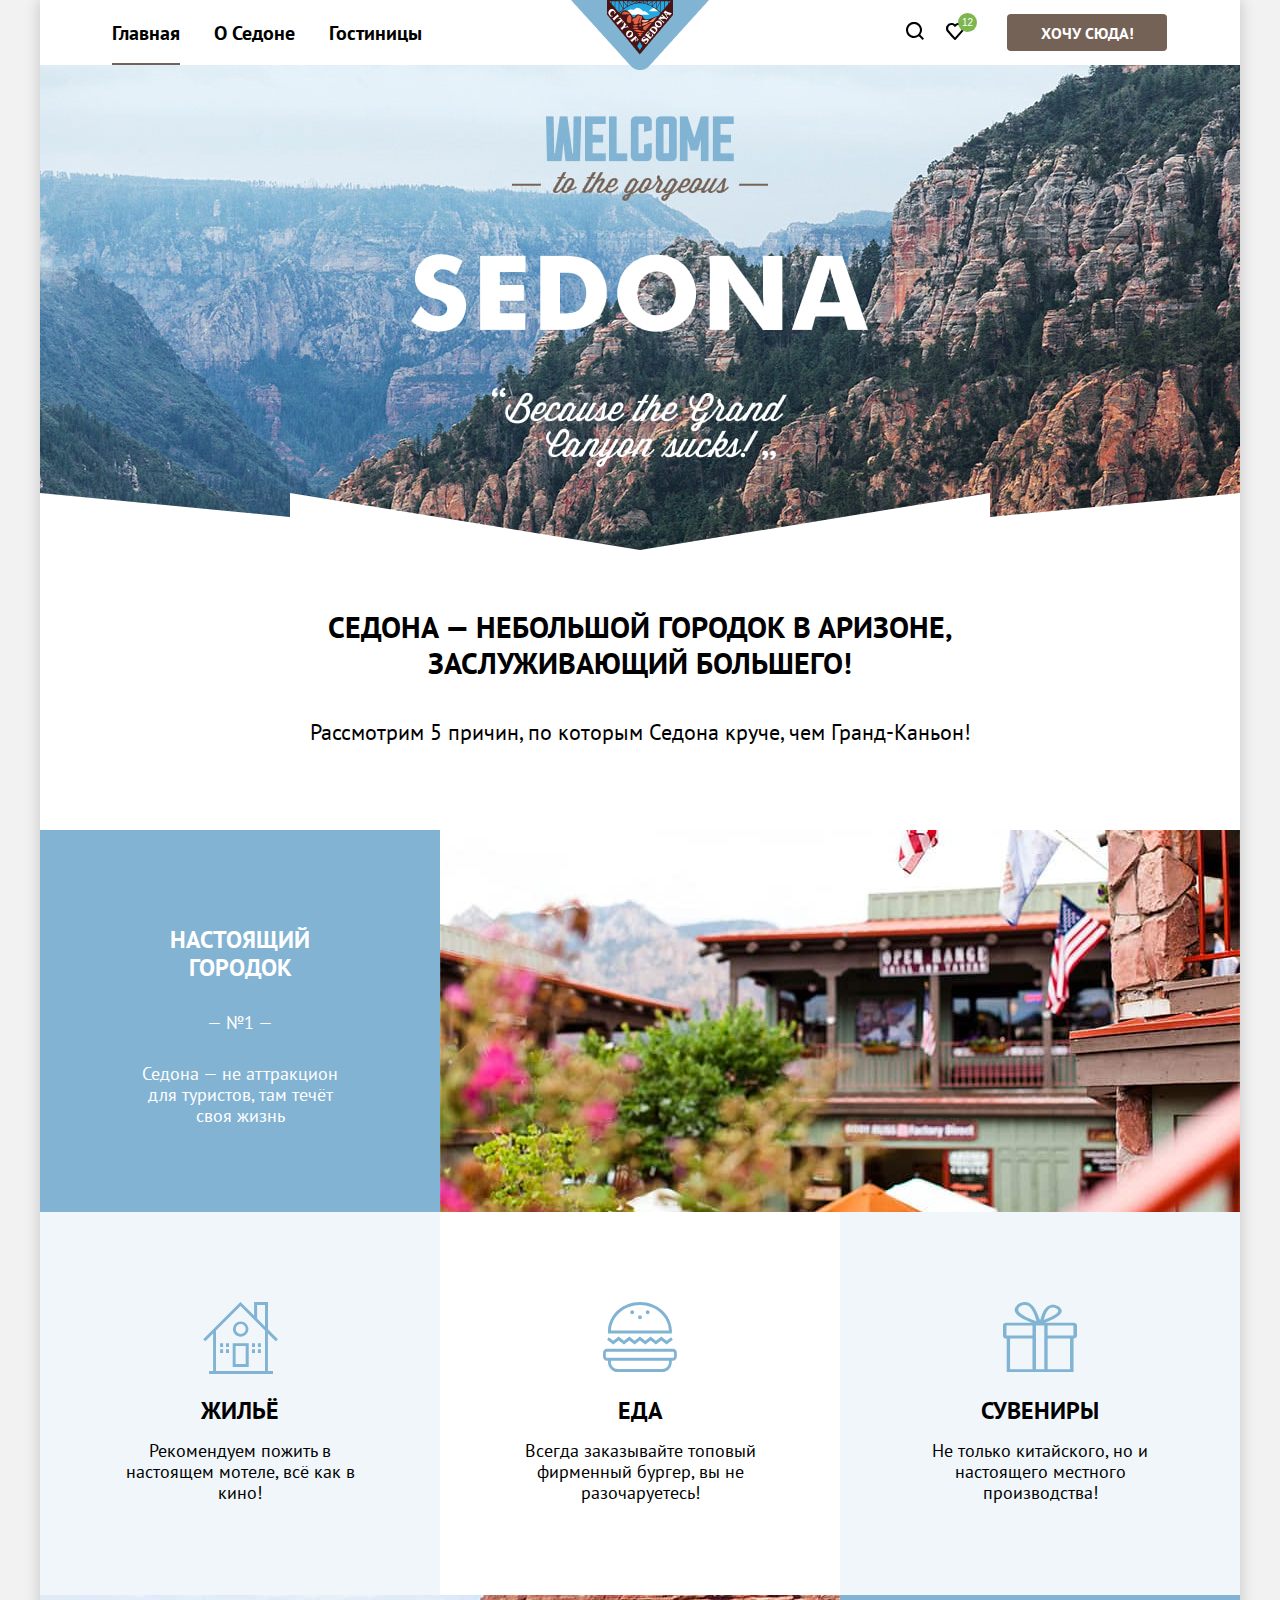
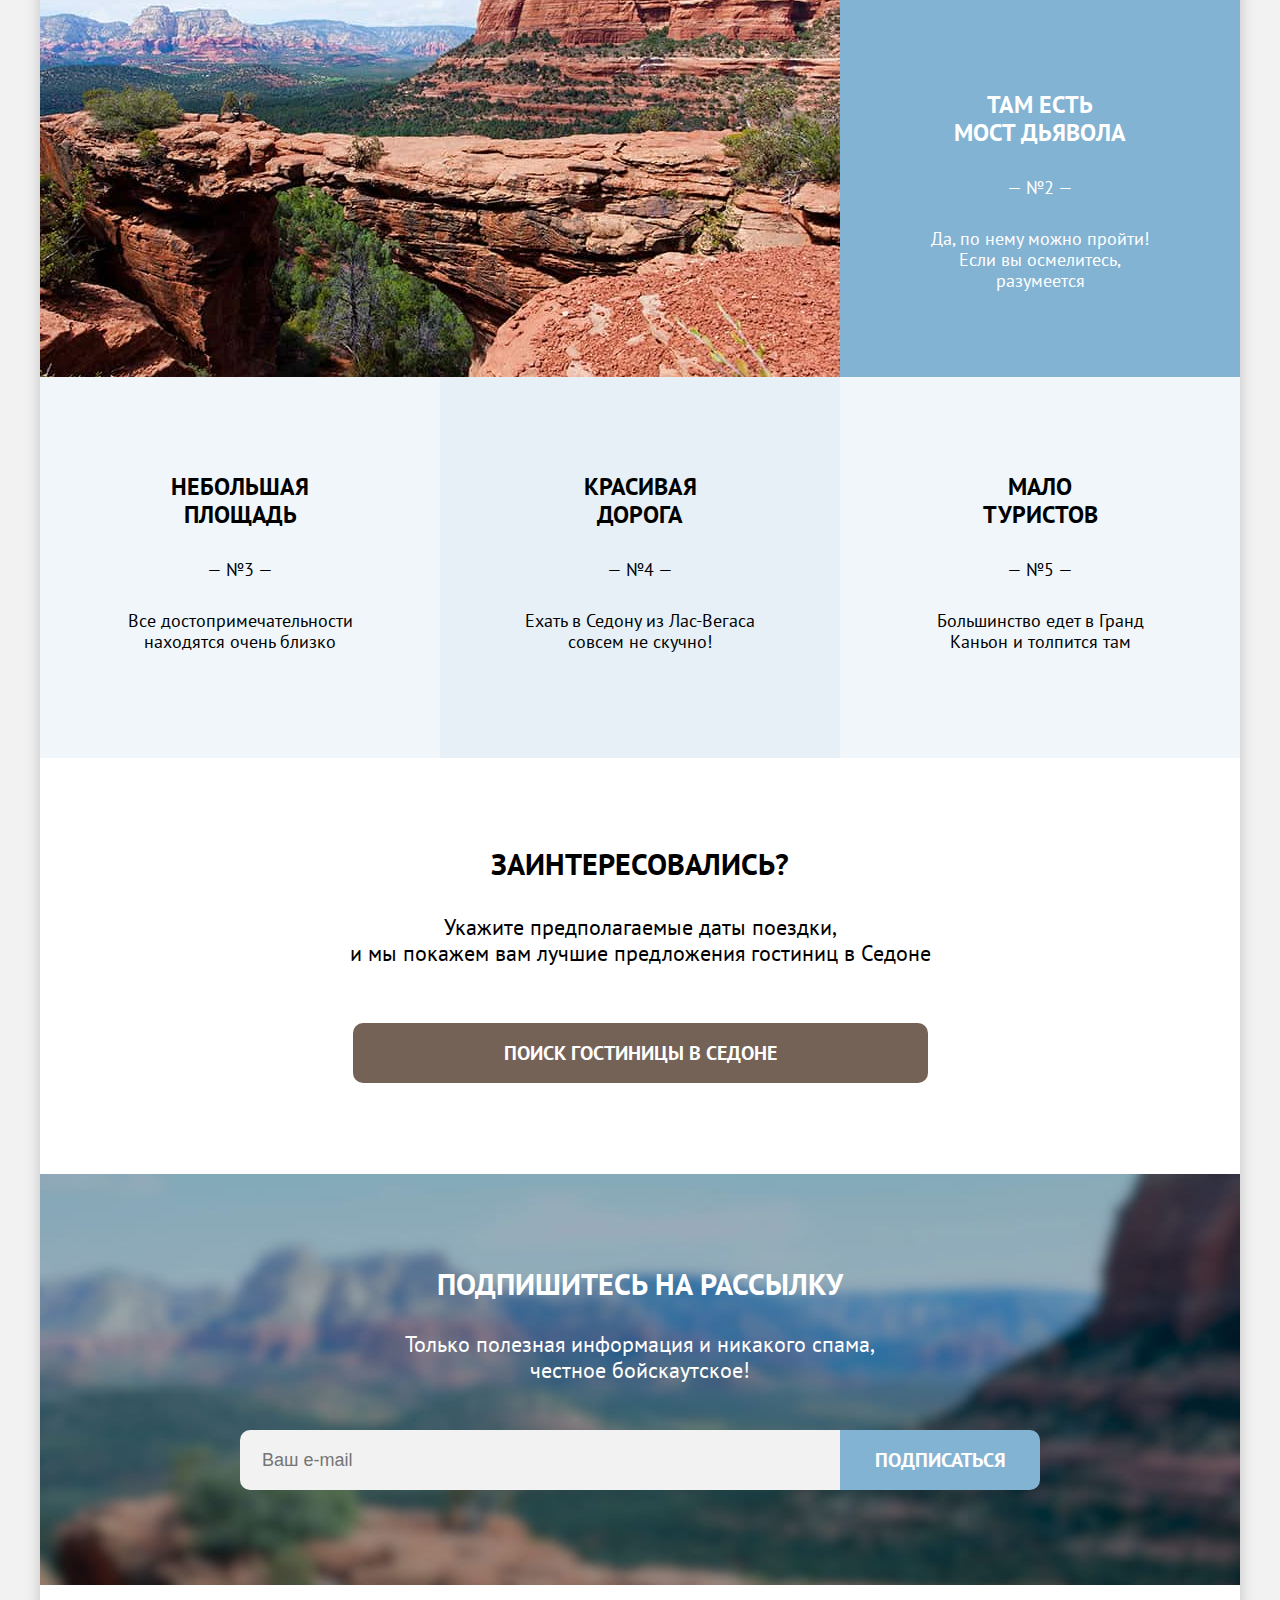
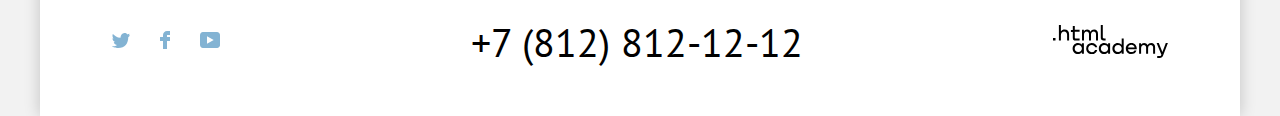
==== index.html @ 9540bbb9 "Добила поповер на обеих страницах" ====
<!DOCTYPE html>
<html lang="ru">
  <head>
    <meta charset="utf-8">
    <title>HTML Academy: Седона</title>
    <link rel="icon" href="favicon.ico">
    <link rel="stylesheet" href="styles/styles.css">
  </head>
  <body>
    <div class="page-container">
    <header class="page-header">
      <nav class="navigation">
        <ul class="navigation-list">
          <li class="navigation-item">
            <a class="navigation-link current">Главная</a>
          </li>
          <li class="navigation-item">
            <a class="navigation-link" href="#">О Седоне</a>
          </li>
          <li class="navigation-item">
            <a class="navigation-link" href="catalog.html">Гостиницы</a>
          </li>
        </ul>
          <a class="logo" href="index.html">
            <img src="image/sedona-logo.png" width="138" height="70" alt="Логотип Седоны">
          </a>
        <ul class="navigation-list navigation-user">
          <li class="navigation-item">
            <button class="search">
              <svg aria-hidden="true" focusable="false" width="18" height="18" fill="none" xmlns="http://www.w3.org/2000/svg">
                <path d="m18 16.5-3.7-3.7A8 8 0 0 0 8-.1C3.6-.1 0 3.6 0 8a8 8 0 0 0 12.9 6.3l3.7 3.7 1.4-1.5ZM8 14a6 6 0 0 1-6-6 6 6 0 0 1 6-6 6 6 0 0 1 6 6 6 6 0 0 1-6 6Z" fill="#000"></path>
              </svg>
              <span class="visually-hidden">Поиск</span></button>
          </li>
          <li class="navigation-item">
            <button class="like">
              <svg aria-hidden="true" focusable="false" width="18" height="17" fill="none" xmlns="http://www.w3.org/2000/svg"><path d="M8.9 17a.9.9 0 0 1-.8-.4c-5.4-6.1-6.7-7.5-7-7.9A5.4 5.4 0 0 1 5.5 0C6.8 0 8 .5 9 1.3a5.46 5.46 0 0 1 9 4.1c0 1.3-.5 2.5-1.3 3.4l-7 7.9c-.2.2-.4.3-.8.3Zm-6-9.5c.3.4 3.5 4 6.1 6.9l6.2-7c.5-.5.7-1.2.7-2 0-1.8-1.5-3.3-3.3-3.3-1 0-2 .5-2.7 1.3-.3.3-.6.4-.9.4-.3 0-.6-.2-.8-.4-.7-.8-1.7-1.3-2.7-1.3-1.8 0-3.3 1.5-3.3 3.3-.1.9.3 1.6.7 2.1-.1 0-.1 0 0 0Z" fill="#000"/></svg>
              <span class="visually-hidden">Избранное</span><span class="like-number">12</span></button>
              <div class="popover-like">
                <div class="popover-content">
                  <h2 class="visually-hidden">Избранное</h2>
                  <ul class="like-items-list">
                    <li class="like-item">
                      <a class="like-item-link" href="#">
                        <img class="like-item-image" src="image/hotels/desert-quail-inn.jpg" width="48" height="48" alt="Desert Quail Inn">
                        <div>
                          <p class="like-item-title">Desert Quail Inn</p>
                          <p class="like-item-type">Мотель</p>
                        </div>
                      </a>
                      <button type="button" class="like-item-button">
                        <svg width="16" height="16" viewBox="0 0 16 16" fill="none" xmlns="http://www.w3.org/2000/svg">
                          <path d="M15.3 2.3H13.1H2.8H0.6C0.3 2.3 0 2.5 0 2.8C0 3.1 0.3 3.4 0.6 3.4H2.3V15.4C2.3 15.7 2.6 16 2.9 16H13.1C13.4 16 13.7 15.7 13.7 15.4V3.4H15.4C15.7 3.4 16 3.1 16 2.8C16 2.5 15.6 2.3 15.3 2.3ZM12.5 14.8H3.4V3.4H12.5V14.8Z" fill="black"/>
                          <path d="M6.19995 1.2H9.59995C9.89995 1.2 10.2 0.9 10.2 0.6C10.2 0.3 9.99995 0 9.69995 0H6.19995C5.89995 0 5.69995 0.3 5.69995 0.6C5.69995 0.9 5.89995 1.2 6.19995 1.2Z" fill="black"/>
                          <path d="M6.2001 12C6.5001 12 6.8001 11.7 6.8001 11.4V5.7C6.8001 5.4 6.5001 5.1 6.2001 5.1C5.9001 5.1 5.6001 5.4 5.6001 5.7V11.4C5.7001 11.7 5.9001 12 6.2001 12Z" fill="black"/>
                          <path d="M9.7001 12C10.0001 12 10.3001 11.7 10.3001 11.4V5.7C10.3001 5.4 10.0001 5.1 9.7001 5.1C9.4001 5.1 9.1001 5.5 9.1001 5.7V11.4C9.1001 11.7 9.3001 12 9.7001 12Z" fill="black"/>
                        </svg>
                        <span class="visually-hidden">Удалить</span>
                      </button>
                    </li>

                    <li class="like-item">
                      <a class="like-item-link" href="#">
                        <img class="like-item-image" src="image/hotels/villas-at-poco-diablo.jpg" width="48" height="48" alt="Villas at Poco Diablo">
                        <div>
                          <p class="like-item-title">Villas at Poco Diablo</p>
                          <p class="like-item-type">Апартаменты</p>
                        </div>
                      </a>
                      <button type="button" class="like-item-button">
                        <svg width="16" height="16" viewBox="0 0 16 16" fill="none" xmlns="http://www.w3.org/2000/svg">
                          <path d="M15.3 2.3H13.1H2.8H0.6C0.3 2.3 0 2.5 0 2.8C0 3.1 0.3 3.4 0.6 3.4H2.3V15.4C2.3 15.7 2.6 16 2.9 16H13.1C13.4 16 13.7 15.7 13.7 15.4V3.4H15.4C15.7 3.4 16 3.1 16 2.8C16 2.5 15.6 2.3 15.3 2.3ZM12.5 14.8H3.4V3.4H12.5V14.8Z" fill="black"/>
                          <path d="M6.19995 1.2H9.59995C9.89995 1.2 10.2 0.9 10.2 0.6C10.2 0.3 9.99995 0 9.69995 0H6.19995C5.89995 0 5.69995 0.3 5.69995 0.6C5.69995 0.9 5.89995 1.2 6.19995 1.2Z" fill="black"/>
                          <path d="M6.2001 12C6.5001 12 6.8001 11.7 6.8001 11.4V5.7C6.8001 5.4 6.5001 5.1 6.2001 5.1C5.9001 5.1 5.6001 5.4 5.6001 5.7V11.4C5.7001 11.7 5.9001 12 6.2001 12Z" fill="black"/>
                          <path d="M9.7001 12C10.0001 12 10.3001 11.7 10.3001 11.4V5.7C10.3001 5.4 10.0001 5.1 9.7001 5.1C9.4001 5.1 9.1001 5.5 9.1001 5.7V11.4C9.1001 11.7 9.3001 12 9.7001 12Z" fill="black"/>
                        </svg>
                        <span class="visually-hidden">Удалить</span>
                      </button>
                    </li>
                  </ul>
                  <a class="button button-brown button-popover" href="#">Все избранные</a>
                </div>
              </div>
          </li>
          <li class="navigation-item">
            <a class="button button-brown want-here" href="#">Хочу сюда!</a>
          </li>
        </ul>
      </nav>
    </header>

    <main class="main-container main-index">
        <h1 class="visually-hidden">Седона</h1>
      <section>
        <h2 class="visually-hidden">О Седоне</h2>
        <div class="photo-sedona">
          <img src="image/index-background.jpg" width="1200" height="485" alt="Welcome to the gorgeous Sedona. Because the Grand Canyon sucks!">
        </div>
          <div class="lead-container">
            <p class="lead">Седона — небольшой городок в Аризоне, <br>заслуживающий большего!</p>
          <p class="text-main">Рассмотрим 5 причин, по которым Седона круче, чем Гранд-Каньон!</p>
          </div>
          <div class="town-container">
            <div class="advantage-item blue-tile white">
              <h3 class="header3 advantage-title">Настоящий <br>городок</h3>
              <span class="number">— №1 —</span>
              <p class="text-basic text-tile white text-sedona">Седона — не аттракцион для туристов, там течёт своя жизнь</p>
            </div>
          </div>

            <ul class="advantage-list">
              <li class="advantage-item accomodation">
                <p class="advantage-title">Жильё</p>
                <p class="text-basic text-tile">Рекомендуем пожить в настоящем мотеле, всё как в кино!</p>
              </li>
              <li class="advantage-item food">
                <p class="advantage-title">Еда</p>
                <p class="text-basic text-tile">Всегда заказывайте топовый фирменный бургер, вы не разочаруетесь!</p>
              </li>
              <li class="advantage-item souvenirs">
                <p class="advantage-title">Сувениры</p>
                <p class="text-basic text-tile">Не только китайского, но и настоящего местного производства!</p>
              </li>
            </ul>
            <div class="bridge-container">
              <div class="advantage-item blue-tile white bridge">
                <h3 class="header3 advantage-title">Там есть <br>мост дьявола</h3>
                <span class="number">— №2 —</span>
                <p class="text-basic text-tile white">Да, по нему можно пройти! Если вы осмелитесь, разумеется</p>
              </div>
            </div>
            <div class="advantage-list">
              <div class="advantage-item area">
                <h3 class="header3 advantage-title">Небольшая <br>площадь</h3>
                <span class="number">— №3 —</span>
                <p class="text-basic text-tile">Все достопримечательности находятся очень близко</p>
              </div>
              <div class="advantage-item road">
                <h3 class="header3 advantage-title">Красивая <br>дорога</h3>
                <span class="number">— №4 —</span>
                <p class="text-basic text-tile">Ехать в Седону из Лас-Вегаса совсем не скучно!</p>
              </div>
              <div class="advantage-item tourists">
                <h3 class="header3 advantage-title">Мало <br>туристов</h3>
                <span class="number">— №5 —</span>
                <p class="text-basic text-tile">Большинство едет в Гранд Каньон и толпится там</p>
              </div>
            </div>
      </section>
      <section class="search-hotels">
        <h2 class="visually-hidden">Поиск гостиницы</h2>
        <p class="lead">Заинтересовались?</p>
        <p class="text-main less-space">Укажите предполагаемые даты поездки, <br>и мы покажем вам лучшие предложения гостиниц в Седоне</p>
        <a class="button-brown button-search" href="catalog.html">Поиск гостиницы в Седоне</a>
      </section>
    </main>

    <footer class="page-footer">
      <div class="footer-index">
        <div class="subscribe-text">
          <p class="lead white">Подпишитесь на рассылку</p>
          <p class="text-main white">Только полезная информация и никакого спама, <br>честное бойскаутское!</p>
          <form action="https://echo.htmlacademy.ru/courses" method="post">
            <label class="subscribe-form">
              <input class="subscribe-email" type="text" name="subscribe" placeholder="Ваш e-mail">
              <input type="button" class="button-blue button-subscribe" value="Подписаться">
            </label>
          </form>
        </div>
      </div>
      <div class="contacts-container">
        <ul class="social-list">
          <li>
            <a class="social-item twitter" href="https://twitter.com/htmlacademy_ru">
              <svg aria-hidden="true" focusable="false"  width="18" height="15" fill="none" xmlns="http://www.w3.org/2000/svg"><path d="M11.6.2c1.8-.5 3.2.3 3.8 1.2.7-.2 1.4-.5 2.1-.7 0 .9-.6 1.5-.9 1.8.7.1 1.4-.6 1.4-.6-.2 1-1.1 1.8-1.7 2C16.1 10.7 13 15.1 5.7 15h-.5c-.4 0-4.4-.5-5.2-1.9 2.4.2 4.1-.4 5-1.2-1-.3-2.9-.4-3.2-2.9.4.1.6.2 1.3.1C1.8 8.3.4 7.5.5 5.3c.3.3 1.1.5 1.4.5C1.1 5.6-.2 2.5.9.9c1.9 1.9 4 3.6 7.6 3.8C8.7 2.3 9.7.8 11.6.2Z" fill="#83B3D3"/></svg>
              <span class="visually-hidden">Twitter</span>
            </a>
          </li>
          <li>
            <a class="social-item facebook" href="https://www.facebook.com/htmlacademy">
              <svg aria-hidden="true" focusable="false"  width="10" height="18" fill="none" xmlns="http://www.w3.org/2000/svg"><path d="M7 0C4.8 0 3 1.8 3 4v2H0v4h3v8h4v-8h3V6H7V4h3V0H7Z" fill="#83B3D3"/></svg>
              <span class="visually-hidden">Facebook</span>
            </a>
          </li>
          <li>
            <a class="social-item youtube" href="https://www.youtube.com/c/HTMLAcademyRUS">
              <svg width="20" height="16" fill="none" xmlns="http://www.w3.org/2000/svg"><path d="M17 0H2.9C1.2 0 0 1.5 0 3.2v9.5C0 14.5 1.2 16 2.9 16h14.3c1.5 0 2.9-1.5 2.9-3.2V3.2C19.9 1.5 18.7 0 17 0ZM7 11.8V4.2L13.7 8 7 11.8Z" fill="#83B3D3"/></svg>
              <span class="visually-hidden">Youtube</span>
            </a>
          </li>
        </ul>
        <a class="telephone" href="tel:+78128121212">+7 (812) 812-12-12</a>
        <div class="academy">
          <a href="https://htmlacademy.ru/">
            <svg aria-hidden="true" focusable="false" width="115" height="33" fill="none" xmlns="http://www.w3.org/2000/svg">
            <path d="M0 12.9v2.6h2.5v-2.6H0ZM11.6 4.5c-1.6 0-2.8.7-3.6 1.7h-.1V0h-2v15.5h2v-5.3c0-2.1 1.3-3.6 3.3-3.6 1.8 0 2.9 1.4 2.9 3.2v5.7h2V9.4c.1-3-1.8-4.9-4.5-4.9ZM26.6 4.8h-4.8V1.1h-2v3.8h-1.9v2h1.9v6c0 1.7 1 2.7 2.7 2.7h4.1v-2h-3.7c-.7 0-1.1-.4-1.1-1.1V6.8h4.8v-2ZM41.1 4.6c-1.6 0-2.9.8-3.5 2.1h-.1c-.6-1.2-1.8-2.1-3.4-2.1-1.4 0-2.5.8-3.1 1.8h-.1V4.8H29v10.6h2V10c0-2 1-3.5 2.6-3.5 1.5 0 2.4 1 2.4 2.6v6.3h2V9.8c0-2.4 1.4-3.3 2.6-3.3 1.5 0 2.4 1 2.4 2.6v6.3h2V8.9c.1-2.5-1.4-4.3-3.9-4.3ZM47.8 12.7c0 1.7 1 2.7 2.8 2.7h2v-2h-1.7c-.7 0-1.1-.4-1.1-1.1V0h-2v12.7ZM28.9 19.7c-.9-1.1-2.2-1.8-3.9-1.8-3.1 0-5.4 2.3-5.4 5.6s2.3 5.6 5.4 5.6c1.8 0 3-.8 3.8-1.9h.1v1.6h2V18.2h-2v1.5Zm-3.6 7.4c-2.2 0-3.6-1.6-3.6-3.6s1.4-3.6 3.6-3.6 3.6 1.6 3.6 3.6c0 1.9-1.4 3.6-3.6 3.6ZM44.2 22c-.5-2.4-2.6-4.1-5.4-4.1a5.4 5.4 0 0 0-5.6 5.6c0 3.1 2.2 5.6 5.6 5.6 2.8 0 4.9-1.8 5.4-4.2h-2.1a3.4 3.4 0 0 1-3.3 2.3c-2.2 0-3.6-1.6-3.6-3.6s1.4-3.6 3.6-3.6c1.6 0 2.8 1 3.3 2.2h2.1V22ZM55.1 19.7c-.9-1.1-2.2-1.8-3.9-1.8-3.1 0-5.4 2.3-5.4 5.6s2.3 5.6 5.4 5.6c1.8 0 3-.8 3.8-1.9h.1v1.6h2V18.2h-2v1.5Zm-3.6 7.4c-2.2 0-3.6-1.6-3.6-3.6s1.4-3.6 3.6-3.6 3.6 1.6 3.6 3.6c0 1.9-1.5 3.6-3.6 3.6ZM68.7 19.8c-.9-1.1-2.2-1.9-3.9-1.9-3.1 0-5.4 2.3-5.4 5.6s2.2 5.6 5.4 5.6c1.7 0 3-.8 3.8-1.8h.1v1.5h2V13.4h-2v6.4Zm-3.6 7.3c-2.2 0-3.6-1.6-3.6-3.6s1.4-3.6 3.6-3.6 3.6 1.6 3.6 3.6c-.1 2-1.5 3.6-3.6 3.6ZM78.3 17.9c-3.3 0-5.5 2.5-5.5 5.6 0 3 2.1 5.6 5.5 5.6 2.5 0 4.5-1.3 5.2-3.6h-2.1c-.5 1-1.6 1.6-3 1.6-1.9 0-3.3-1.3-3.4-2.9h8.8c.2-3.6-2-6.3-5.5-6.3Zm0 1.9c1.7 0 3 1 3.3 2.6h-6.5c.3-1.5 1.5-2.6 3.2-2.6ZM98.2 17.9c-1.6 0-2.9.8-3.6 2h-.1c-.6-1.2-1.8-2-3.4-2-1.4 0-2.5.7-3.1 1.8v-1.5h-1.9v10.6h2v-5.4c0-2 1-3.4 2.6-3.5 1.5 0 2.4 1 2.4 2.6v6.3h2v-5.6c0-2.4 1.4-3.3 2.6-3.3 1.5 0 2.4 1 2.4 2.6v6.3h2v-6.5c.1-2.6-1.4-4.4-3.9-4.4ZM109.4 27l-3.6-8.9h-2.2l4.8 11.6c-.3.9-.7 1.2-1.7 1.2h-2.5v2h2.5c1.8 0 2.8-.8 3.5-2.6l4.7-12.2h-2.1l-3.4 8.9Z" fill="#000"/>
            </svg>
            <span class="visually-hidden">HTML Academy</span>
          </a>
        </div>
      </div>
    </footer>
    <div class="modal-container">
      <div class="modal modal-auth">
        <button class="modal-close-button">
          <span class="visually-hidden">Закрыть</span>
        </button>
        <section class="modal-content">
          <h2 class="header2 modal-title">Поиск гостиницы в Седоне</h2>
          <form class="hotel-form" action="https://echo.htmlacademy.ru/" method="post">
              <label class="date-in" for="check-in">Дата заезда:</label>
              <input  onfocus="(this.type = 'date')" class="hotel-form-field field" type="text" id="check-in" name="check-in" required placeholder="Укажите дату">
              <label class="date-out" for="check-out">Дата выезда:</label>
              <input onfocus="(this.type = 'date')" class="hotel-form-field field" placeholder="Укажите дату" type="text" id="check-out" name="check-out" required>
              <label class="adults" for="adults-counter">Взрослые:</label>
              <input class="auth-form-field field" type="number" min="1" value="2" id="adults-counter" name="adults-counter" required placeholder="2">
              <label class="children" for="children-counter">Дети:<button class="form-info"><span class="visually-hidden">Дополнительная информация.</span></button>
                <div class="popover-info">
                  <h3 class="visually-hidden">Дополнительная информация</h3>
                  <p class="popover-info-text">Укажите количество детей, которые будут с вами, возраст которых от 6 до 18 лет. Дети до 6 лет размещаются бесплатно.</p>
                </div>
              </label>
              <input class="hotel-form-field field" type="number" min="0" value="1" id="children-counter" name="children-counter"placeholder="1">
            <button class="button hotel-form-button" type="submit">Найти</button>
          </form>
        </section>
      </div>
    </div>
    </div>
  </body>
</html>
---- styles/styles.css ----
@font-face {
  font-family: "PT Sans";
  font-style: normal;
  font-weight: 400;
  src: url("../fonts/ptsans-400.woff2") format("woff2");
  font-display: swap;
}

@font-face {
  font-family: "PT Sans";
  font-style: normal;
  font-weight: 700;
  src: url("../fonts/ptsans-700.woff2") format("woff2");
  font-display: swap;
}

html {
  height: 100%;
}

body {
  margin: 0;
  display: flex;
  flex-direction: column;
  height: 100%;

  font-family: "PT Sans", "Arial", sans-serif;
  font-weight: 400;
  font-style: normal;
  font-size: 18px;
  line-height: 21px;
  color: #000000;
  background-color: #f2f2f2;
}

.page-header {
  display: flex;
  flex-grow: 0;
}

.page-footer {
  display: flex;
  flex: 0 0 auto;
  flex-direction: column;
  width: 1200px;
  margin: 0 auto;
}

.main-container {
  display: flex;
  flex-direction: column;
  flex: 1 0 auto;
}

.page-container {
  display: flex;
  flex-direction: column;
  width: 1200px;
  margin: 0 auto;
  background-color: #ffffff;
  box-shadow: 0px 0px 15px rgba(0, 0, 0, 0.2);
}

.header1 {
  font-style: normal;
  font-weight: bold;
  font-size: 60px;
  line-height: 78px;
}

.header2 {
  font-size: 40px;
  line-height: 48px;
}

.header3 {
  font-size: 30px;
  line-height: 36px;
}

.visually-hidden {
  position: absolute;
  clip: rect(0 0 0 0);
  width: 1px;
  height: 1px;
  margin: -1px;
}

.navigation {
  display: grid;
  grid-template-columns: repeat(3, 400px);
  width: 1200px;
  min-height: 65px;
  margin: 0 auto;
  background-color: #ffffff;
  position: relative;
}

.navigation-list {
  margin: 0;
  padding: 0;
  font-weight: 700;
  font-size: 20px;
  line-height: 26px;
  background-color: #ffffff;
  list-style-type: none;
  display: grid;
  grid-template-columns: max-content max-content max-content;
  align-items: center;
  padding-left: 55px;
}

.navigation-user {
  grid-template-columns: 40px 40px 195px;
  justify-self: end;
  align-items: center;
  padding-right: 70px;
  grid-column: -1 / -2;
}

.navigation-link {
  text-decoration: none;
  padding: 17px;
  /* margin: 0 17px; */
  color: #000000;
}

.navigation-item {
  align-self: center;
  justify-self: end;
}

.logo {
  left: 50%;
  transform: translateX(-50%);
  position: absolute;
  display: block;
  margin: 0 auto;
  justify-self: center;
  z-index: 2;
}

.button {
  font-weight: 700;
  font-family: "PT Sans", "Arial", sans-serif;
  font-size: 20px;
  line-height: 36px;
  text-transform: uppercase;
  border-radius: 4px;
  text-align: center;
  width: 160px;
  height: 48px;
  padding: 0;
  border-style: none;
  font-size: 16px;
  border-radius: 4px;
  text-decoration: none;
  cursor: pointer;
}

.reset {
  background-color: #ffffff00;
  color: #ffffff;
  font-weight: 400;
  text-transform: capitalize;
}

.button-brown {
  color: #ffffff;
  background-color: #756257;
  border-radius: 4px;
  font-family: "PT Sans", "Arial", sans-serif;
}

.product-card > .button-brown {
  grid-column: 2 / 3;
  display: grid;
  justify-content: center;
  align-items: center;
  width: 151px;
  height: 37px;
  align-self: end;
  margin-bottom: 2px;
}

.product-card > .button-blue {
  grid-column: 3 / 4;
  grid-row: 3 / 4;
  width: 160px;
  height: 37px;
  align-self: end;
  margin-bottom: 2px;
}

.product-card > .button-green {
  grid-column: 3 / 4;
  grid-row: 3 / 4;
  width: 151px;
  height: 37px;
  align-self: end;
  padding-bottom: 2px;
}

.want-here {
  width: 160px;
  height: 37px;
  align-items: center;
  justify-content: center;
  display: flex;
  box-sizing: border-box;
  font-size: 16px;
  padding: 17px;
  margin: 0;
  margin-right: 3px;
}

.photo-sedona {
  margin-bottom: 55px;
  display: inline-block;
  position: relative;
}

.photo-sedona:after {
  content: '';
  position: absolute;
  top: 428px;
  right: 0;
  bottom: 0;
  left: 0;
  background-image: url("../image/divider.svg");
  background-repeat: no-repeat;
}

.search-lead {
  display: flex;
  align-items: center;
  justify-content: space-between;
  padding: 0 71px;

  margin-bottom: 30px;
}

.lead {
  font-weight: bold;
  font-size: 30px;
  line-height: 36px;
  color: #000000;
  text-transform: uppercase;
  text-align: center;
  margin: 0;
  padding-bottom: 16px;
}

.search-lead .lead {
  padding: 0;
  padding-right: 114px;
}

.lead-container {
  background-color: #ffffff;
  padding-bottom: 63px;
  display: flex;
  flex-direction: column;
  justify-content: center;
}

.hotels-result {
  padding-left: 71px;
  padding-right: 71px;
}

.text-main {
  font-size: 22px;
  line-height: 26px;
  text-align: center;
}

.advantage-title {
  margin: 0;
  font-weight: bold;
  font-size: 24px;
  line-height: 28px;
  text-transform: uppercase;
  text-align: center;
  padding-top: 96px;
  padding-bottom: 30px;
}

.accomodation .advantage-title,
.food .advantage-title,
.souvenirs .advantage-title {
  padding-bottom: 15px;
  padding-top: 95px;
}

.advantage-list {
  margin: 0;
  padding: 0;
  display: flex;
  justify-content: space-between;
  text-align: center;
  list-style-type: none;
}

div.advantage-list {
  padding-bottom: 88px;
}

.advantage-item {
  width: 400px;
  padding-bottom: 86px;
  display: flex;
  flex-direction: column;
  justify-content: center;
  background-position: center 90px;
}

.advantage-list .advantage-item {
  padding-bottom: 92px;
}

.town-container {
  background-image: url("../image/cafe.jpg");
  background-repeat: no-repeat;
  background-position: right top;
}

.bridge-container {
  background-image: url("../image/devils-bridge.jpg");
  background-repeat: no-repeat;
  background-position: left top;
}

.bridge {
  margin-left: auto;
}

.text-tile {
  width: 250px;
  margin: 0 auto;
}

.text-sedona {
  width: 220px;
}

.blue-tile {
  background-color: #83B3D3;
  text-align: center;
  display: flex;
  flex-direction: column;
  justify-content: center;
}

.accomodation {
  background-image: url("../image/accomodation.svg");
  background-size: 75px 72px;
  background-repeat: no-repeat;
  background-color: rgba(131, 179, 211, 0.12);
  padding-top: 90px;
}

.food {
  background-image: url("../image/food.svg");
  background-size: 74px 70px;
  background-repeat: no-repeat;
  background-color: #ffffff;
  padding-top: 90px;
}

.souvenirs {
  background-image: url("../image/souvenirs.svg");
  background-size: 74px 70px;
  background-repeat: no-repeat;
  background-color: rgba(131, 179, 211, 0.12);
  padding-top: 90px;
}

.number {
  padding-bottom: 30px;
}

.advantage-list .area,
.advantage-list .tourists {
  background-color: rgba(131, 179, 211, 0.12);
  padding-bottom: 106px;
}

.advantage-list .road {
  background-color: rgba(131, 179, 211, 0.2);
  padding-bottom: 106px;
}

.search-hotels {
  text-align: center;
  padding-bottom: 91px;
  display: flex;
  flex-direction: column;
  justify-content: center;
}

.search-hotels .lead {
  padding-bottom: 10px;
}

.social-list {
  display: flex;
  flex-wrap: wrap;
  list-style-type: none;
  padding: 0;
}

.contacts-container {
  display: flex;
  background-color: #ffffff;
  padding: 0 57px;
  justify-content: space-between;
  padding-top: 13px;
  padding-bottom: 30px;
  align-items: center;
}

.less-space {
  line-height: 26px;
  padding-bottom: 35px;
}

.button-blue {
  color: #ffffff;
  background-color: #83B3D3;
  border-radius: 4px;
  text-transform: uppercase;
  font-weight: 700;
  line-height: 26px;
}

.subscribe-form {
  display: flex;
  justify-content: center;
}

.subscribe-text {
  margin-bottom: 26px;
}

.subscribe-text .lead {
  padding-top: 92px;
  padding-bottom: 7px;
}

.subscribe-text .text-main {
  padding-bottom: 25px;
}

.subscribe-email {
  width: 600px;
  height: 60px;
  background: #F2F2F2;
  border-radius: 10px 0px 0px 10px;
  padding: 0;
  border: 0;
  box-sizing: border-box;
  padding-left: 22px;
  font-size: 18px;
}

.button-subscribe {
  width: 200px;
  height: 60px;
  border-radius: 0px 10px 10px 0px;
  border: 0;
  font-size: 20px;
  font-family: "PT Sans", "Arial", sans-serif;
}

.quantity-container {
  display: flex;
  height: 48px;
  align-items: center;
}

.select-quantity {
  height: 48px;
  width: 160px;
  color: #333333;
  font-size: 18px;
  line-height: 23px;
  padding: 10px;
  border: 2px solid #E6E6E6;
  box-sizing: border-box;
  border-radius: 4px;
  -moz-appearance: textfield;
}

.select-control {
  height: 48px;
  width: 285px;
  color: #333333;
  font-family: "PT Sans", "Arial", sans-serif;
  font-size: 18px;
  line-height: 23px;
  padding: 11px;

  border: 2px solid #E6E6E6;
  box-sizing: border-box;
  border-radius: 4px;

  -moz-appearance: textfield;
}

.footer-index {
  background-image: url("../image/subscribe-background.jpg");
  background-size: 1200px 411px;
  background-repeat: no-repeat;
  background-color: #83b3d3;
  text-align: center;
  padding-bottom: 69px;
  display: flex;
  flex-direction: column;
  justify-content: center;
}

.footer-inner {
  text-align: center;
  padding-bottom: 113px;
  display: flex;
  flex-direction: column;
  justify-content: center;
  color: #000000;
  background-color: #ffffff;
}

.footer-inner .lead {
  padding-top: 62px;
}

.telephone {
  text-decoration: none;
  font-size: 40px;
  line-height: 40px;
  color: #000000;
}

.academy a{
  padding: 15px;
}

.button-green {
  color: #ffffff;
  background-color: #7DB54F;
}

.breadcrumbs {
  display: flex;
  flex-wrap: wrap;
  list-style-type: none;
  align-items: center;
  padding: 0;
  margin-top: 0;
  padding-bottom: 22px;
}

.breadcrumbs-item {
  display: inline-block;
  padding: 5px;
}

.breadcrumbs-item:first-child {
  padding-left: 2px;
}

.breadcrumb-index {
  display: inline-block;
  width: 12px;
  height: 12px;
  background-size: 12px 12px;
  background-repeat: no-repeat;
  padding: 6px 10px 14px 10px;
  margin: -6px -10px -14px -10px;
}

.breadcrumbs-link {
  font-size: 16px;
  text-decoration: none;
  color: #000000;
}

.catalog-filter-container {
  display: grid;
  grid-template-columns: 216px 310px auto 165px;
  grid-template-rows: 55px 110px;
}

.buttons-container {
  grid-row: -1 / -2;
  grid-column: -1 / -2;
}

.buttons-container .button-blue {
  margin-bottom: 10px;
}

.catalog-filter-container div {
  align-self: center;
}

.catalog-filter-group {
  border: none;
  padding: 0;
  margin: 0;
}

.catalog-filter-title {
  font-weight: bold;
  padding: 0;
  margin: 0;
  font-size: 20px;
  line-height: 26px;
  padding-bottom: 12px;
}

.catalog-filter-item .text-basic {
  padding-bottom: 15px;
  display: inline-block;
}

.range {
  padding-top: 21px;
  position: relative;
}

.range-scale {
  position: relative;
  height: 4px;
  margin-top: 25px;
  background-color: #ffffff4d;
  width: 287px;
}

.range-bar {
  position: absolute;
  height: 4px;
  background-color: #ffffff;
}

.range-toggle {
  position: absolute;
  width: 20px;
  height: 20px;
  background: #FFFFFF;
  border-radius: 5px;
  cursor: pointer;
  border: none;
}

.range-toggle:hover {
  box-shadow: 0px 4px 10px rgba(0, 0, 0, 0.25);
}

.range-toggle:focus {
  box-shadow: 0 0 0 3px #83B3D3;
  border-radius: 5px;
  outline: none;
}

.range-toggle:active {
  box-shadow: 0 0 0 2px #83B3D3;
  border-radius: 5px;
}

.toggle-min {
  top: -8px;
  left: 0px;
}

.toggle-max {
  top: -8px;
  right: -235px;
}

.range-wrapper-inputs {
  display: grid;
  grid-template-columns: 141px 141px;
  width: 282px;
  height: 44px;
  border: 2px solid #ffffff;
  border-radius: 4px;
}

.catalog-filter-label {
  display: grid;
  grid-template-columns: 117px 20px;
  align-items: baseline;
  margin-right: 5px;
  color: #ffffff4d;
  line-height: 46px;
}

.range-input {
  background: #ffffff00;
  border: none;
  height: 44px;
  color: #ffffff;
  font-size: 18px;
  line-height: 23px;
  padding-left: 15px;
  -moz-appearance: textfield;
}

input::-webkit-outer-spin-button,
input::-webkit-inner-spin-button {
  -webkit-appearance: none;
  margin: 0;
}

.range-wrapper-inputs::after {
  content: '';
  position: absolute;
  top: 23px;
  bottom: 0;
  left: 38%;
  width: 0;
  height: inherit;
  border-right: 2px solid #ffffff;
}

.range-input::-webkit-outer-spin-button,
.range-input::-webkit-inner-spin-button {
  appearance: none;
  margin: 0;
}

.catalog-filter-list {
  padding: 0;
  list-style-type: none;
}

.modes {
  padding: 0;
  list-style-type: none;
  display: flex;
}

.mode-list {
  display: block;
  width: 48px;
  height: 48px;
  margin: 2px;
  background-image: url("../image/mode-list.svg");
  background-repeat: no-repeat;
  background-position: center;
  border: 2px solid #E6E6E6;
  box-sizing: border-box;
  border-radius: 4px;
}

.modes .button {
  margin: 2px 4px;
}

.mode-slide {
  display: block;
  width: 48px;
  height: 48px;
  margin: 2px;
  background-image: url("../image/mode-slideshow.svg");
  background-repeat: no-repeat;
  background-position: center;
  border: 2px solid #E6E6E6;
  box-sizing: border-box;
  border-radius: 4px;
}

.mode-tile {
  display: block;
  width: 48px;
  height: 48px;
  margin: 2px;
  background-image: url("../image/mode-tile.svg");
  background-repeat: no-repeat;
  background-position: center;
  border: 2px solid #E6E6E6;
  box-sizing: border-box;
  border-radius: 4px;
}

.product-list {
  padding: 0;
  list-style-type: none;
  display: grid;
  gap: 55px;
  padding-bottom: 40px;
}

.product-card-link {
  font-size: 24px;
  line-height: 31px;
  font-weight: bold;
  grid-column: 2 / 4;
  text-decoration: none;
  display: inline-block;
  place-self: baseline;
  padding: 4px 10px;
  margin: -4px -10px;
  color: #000000;
}

.product-card {
  display: grid;
  grid-template-columns: 210px 153px auto 160px;
  grid-template-rows: 30px auto auto;
  column-gap: 8px;
  min-height: 126px;
  position: relative;
}

.product-card::before {
  content: '';
  position: absolute;
  top: -28px;
  left: 0px;
  width: 1056px;
  border-top: 1px solid #E6E6E6;
}

.product-card:last-of-type::after {
  content: '';
  position: absolute;
  bottom: -28px;
  left: 0px;
  width: 1056px;
  border-top: 1px solid #E6E6E6;
}

.product-card-image {
  grid-row: 1 / -1;
  width: 180px;
  height: 120px;
  padding: 3px;
}

.hotel-type {
  text-align: left;
  grid-column: 2 / 3;
  font-size: 18px;
}

.price {
  grid-column: 3 / 4;
}

.rating {
  font-size: 16px;
  line-height: 21px;
  text-transform: uppercase;
  grid-column: -1 / -2;

  background-color: #F2F2F2;
  height: 37px;
  width: 160px;
  border-radius: 4px;
  display: grid;
  justify-content: center;
  align-items: center;
  margin: 0;
  align-self: end;
}

.stars {
  grid-row: 1 / 2;
  grid-column: -1 / -2;
  align-self: center;
  justify-self: center;
}

.load-more  {
  display: flex;
  margin: 0 auto;
  align-items: center;
  justify-content: center;
  width: 625px;
  height: 55px;
  text-decoration: none;
  text-transform: uppercase;
  font-weight: 700;

  font-size: 20px;
  line-height: 26px;

  margin-bottom: 30px;
}

.button-search {
  display: flex;
  margin: 0 auto;
  align-items: center;
  justify-content: center;
  width: 575px;
  height: 60px;
  text-decoration: none;
  text-transform: uppercase;
  font-weight: bold;
  font-size: 20px;
  line-height: 36px;
  border-radius: 10px;
}

.filter-container {
  background-image: url("../image/catalog-bg.png");
  background-size: 1200px 411px;
  background-repeat: no-repeat;
  background-color: #83b3d3;
  padding-left: 71px;
  padding-right: 71px;
  min-height: 410px;
  margin-bottom: 25px;
}

.pagination {
  list-style-type: none;
  display: flex;
  flex-wrap: wrap;
  padding: 0;

  position: relative;

  margin-top: 26px;
}

.pagination::before {
  content: '';
  position: absolute;
  top: -19px;
  left: 0px;
  width: 1056px;
  border-top: 1px solid #E6E6E6;
}

.pagination-link {
  font-weight: 700;
  display: flex;
  align-items: center;
  justify-content: center;
  width: 55px;
  height: 55px;
  margin: 4px;
  text-decoration: none;
  border-radius: 4px;
  font-size: 20px;
  line-height: 26px;
}

.pagination-item {
  padding: 2px;
}

.pagination-link:first-child {
  margin-left: 0;
}

.pagination-container {
  display: flex;
  justify-content: space-between;
  align-items: baseline;
}

.pagination-container .text-main {
  font-size: 18px;
  line-height: 23px;

  padding-right: 55px;
}

.social-item {
  display: inline-block;
  padding: 15px;
}

.search {
  width: 40px;
  height: 40px;
  border: none;
  background-color: transparent;
}

.like {
  position: relative;
  width: 40px;
  height: 40px;
  border: none;
  background-color: transparent;
}

.like-number {
  background: #7DB54F;
  width: 19px;
  height: 19px;
  border-radius: 50%;
  font-size: 10px;
  line-height: 13px;
  color: #ffffff;
  font-style: normal;
  font-weight: normal;
  display: flex;
  align-items: center;
  justify-content: center;
  position: absolute;
  top: 0px;
  left: 23px;
}

.inner-header-title {
  margin-top: 32px;
  margin-bottom: -8px;
}

.navigation-link:not(.button):hover {
  color: #756257;
}

.navigation-link:not(.button):focus {
  outline: none;
  box-shadow: inset 0 0 0 3px #83B3D3;
  border-radius: 10px;
}

.navigation-link:not(.button):active {
  color: #756257;
  opacity: 0.3;
  box-shadow: none;
}

.current {
  border-bottom: 2px solid #756257;
  padding: 17px 0;
  margin: 0 17px;
}

.want-here:hover,
.button-search:hover {
  background: #615048;
}

.want-here:focus,
.button-search:focus {
  outline: none;
  border: 3px solid #83B3D3;
  background: #615048;
  box-sizing: border-box;
}

.want-here:active,
.button-search:active {
  color: #ffffff4d;
  background: #615048;
}

.subscribe-email:hover {
  background: #E6E6E6;
}

.subscribe-email:focus {
  outline: none;
  background: #E6E6E6;
  box-shadow: inset 0 0 0 3px #83B3D3;
  box-sizing: border-box;
}

.subscribe-email:active {
  background: #ffffff;
  box-shadow: inset 0 0 0 2px #000000;
}

.button-subscribe:hover {
  background: #68A2CA;
}

.button-subscribe:focus {
  outline: none;
  background: #68A2CA;
  border: 3px solid #756257;
  border-radius: 0px 10px 10px 0px;
}

.button-subscribe:active {
  color: #ffffff4d;
  border: none;
}

.academy a {
  width: 115px;
  height: 34px;
  display: inline-block;
}

.social-item:hover path {
  fill: #68A2CA;
}

.social-item:focus {
  outline: none;
  border: 3px solid #83B3D3;
  border-radius: 10px;
  padding: 12px;
}

.social-item:active {
  fill: #68A2CA;
  opacity: 0.3;
  border: none;
  padding: 15px;
}

.telephone:hover {
  color: #756257;
}

.telephone:focus {
  outline: none;
  border: 3px solid #83B3D3;
  border-radius: 10px;
  padding: 12px;
}

.telephone:active {
  color: #756257;
  opacity: 0.3;
  border: none;
}

.academy:hover path {
  fill: #756257;
}

.academy a:active {
  color: #756257;
  opacity: 0.3;
  border: none;
}

.academy a:focus {
  outline: none;
  border: 3px solid #83B3D3;
  border-radius: 10px;
  padding: 12px;
}

.like:hover path {
  fill: #756257;
}

.search:hover path {
  fill: #756257;
}

.like:active path {
  fill: #7562574d;
}

.like:active .like-number {
  color: #ffffff4d;
}

.search:active path {
  fill: #7562574d;
}

.like:focus {
  outline: none;
  box-shadow: inset 0 0 0 3px #83B3D3;
  border-radius: 10px;
}

.search:focus {
  outline: none;
  box-shadow: inset 0 0 0 3px #83B3D3;
  border-radius: 10px;
}

.breadcrumbs-item a:hover {
  opacity: 0.6;
}

.breadcrumbs-item a:focus {
  outline: none;
  box-shadow: inset 0 0 0 3px #83B3D3;
  border-radius: 4px;
}

.breadcrumbs-item a:active {
  opacity: 0.3;
}

.button-blue:hover {
  background: #68A2CA;
}

.button-blue:focus {
  outline: none;
  background: #68A2CA;
  border: 3px solid #756257;
  box-sizing: border-box;
}

.button-blue:active {
  color: #ffffff4d;
  background: #68A2CA;
  border: none;
}

.reset:hover {
  opacity: 0.6;
}

.reset:focus {
  outline: none;
  border: 3px solid #83B3D3;
  border-radius: 4px;
  padding: 2px;
}

.reset:active {
  opacity: 0.3;
  border: none;
}

.pagination-current {
  background-color: #F2F2F2;
  color: #000000;
}

.pagination-link:hover {
  background: #68A2CA;
}

.pagination-link:focus {
  border: 3px solid #756257;
  box-sizing: border-box;
}

.product-card-image:hover {
  opacity: 0.6;
}

.product-card-image:focus img {
  border: 3px solid #83B3D3;
  padding: 0;
}

.product-card-image:focus {
  outline: none;
  padding: 0;
}

.mode-slide:hover,
.mode-slide:focus,
.mode-list:hover,
.mode-list:focus,
.mode-tile:hover,
.mode-tile:focus {
  outline: none;
  border: 2px solid #83B3D3;
  box-sizing: border-box;
  border-radius: 4px;
}

.mode-slide:active,
.mode-list:active,
.mode-tile:active {
  border: 2px solid #000000;
  box-sizing: border-box;
  border-radius: 4px;
}

.select-control:hover,
.select-control:focus {
  outline: none;
  border: 2px solid #83B3D3;
  box-sizing: border-box;
  border-radius: 4px;
}

.select-control:active {
  border: 2px solid #E6E6E6;
  box-sizing: border-box;
    border-radius: 4px;
opacity: 0.3;
}

.product-card-link:hover {
  color: #756257;
}

.product-card-link:focus {
  outline: none;
  box-shadow: inset 0 0 0 3px #83B3D3;
  box-sizing: border-box;
  border-radius: 10px;
  color: #756257;
}

.product-card-link:active {
  color: #756257;
  opacity: 0.3;
  box-shadow: none;
}

.product-card > .button-brown:hover {
  background: #615048;
}

.product-card > .button-brown:focus {
  outline: none;
  box-shadow: inset 0 0 0 3px #83B3D3;
  background: #615048;
  box-sizing: border-box;
}

.product-card > .button-brown:active {
  color: #ffffff4d;
  background: #615048;
  box-shadow: none;
}

.product-card > .button-green:hover {
  background: #6C9E42;
  border-radius: 4px;
}

.product-card > .button-green:focus {
  outline: none;
  background: #6C9E42;
  box-shadow: inset 0 0 0 3px #756257;
  border-radius: 4px;
}

.product-card > .button-green:active {
  color: #FFFFFF4d;
  box-shadow: none;
}

.product-card > .button-blue:hover {
  box-shadow: inset 0 0 0 1px #756257;
}

.select-quantity:focus {
  outline: none;
  box-shadow: inset 0 0 0 3px #83B3D3;
  border: none;
}

.custom-checkbox {
  cursor: pointer;
}

.custom-checkbox>input {
  position: absolute;
  z-index: -1;
  opacity: 0;
}

.custom-checkbox>span {
  display: inline-flex;
  align-items: center;
  user-select: none;
}

.custom-checkbox>span::before {
  content: '';
  display: inline-block;
  width: 20px;
  height: 20px;
  flex-shrink: 0;
  flex-grow: 0;
  border-radius: 0.25em;
  margin-right: 0.5em;
  background-repeat: no-repeat;
  background-position: center center;
  background-size: 50% 50%;
  background: #FFFFFF;
}

.custom-checkbox>input:not(:disabled):not(:checked)+span:hover::before {
  border: none;
  background-color: rgba(255, 255, 255, 0.6);
}

.custom-checkbox>input:not(:disabled):checked+span:hover::before {
  border: none;
  background-color: rgba(255, 255, 255, 0.6);
}

.custom-checkbox>input:not(:disabled):active+span::before {
  background-color: #ffffff;
  border: none;
}

.custom-checkbox>input:focus+span::before {
  box-shadow: 0 0 0 3px #83B3D3;
}

.custom-checkbox>input:focus:not(:checked)+span::before {
  border-color: #ffffff;
}

.custom-checkbox>input:checked+span::before {
  background: #FFFFFF;
  border-radius: 4px;
  background-image: url("data:image/svg+xml,%3csvg xmlns='http://www.w3.org/2000/svg' viewBox='-3 -3 18 15'%3e%3cpath fill='%233F5E72' d='M11 0L4.5 7.4L1.1 3.5L0 4.7L4.5 9.9L12.2 1.3L11 0Z'/%3e%3c/svg%3e");
  background-repeat: no-repeat;
  background-position: center center;
}

.custom-checkbox>input:disabled+span::before {
  background-color: rgba(255, 255, 255, 0.3);
}


.custom-radio {
  cursor: pointer;
}

.custom-radio>input {
  position: absolute;
  z-index: -1;
  opacity: 0;
}

.custom-radio>span {
  display: inline-flex;
  align-items: center;
  user-select: none;
}

.custom-radio>span::before {
  content: '';
  display: inline-block;
  width: 20px;
  height: 20px;
  flex-shrink: 0;
  flex-grow: 0;
  background-color: #ffffff;
  border-radius: 50%;
  margin-right: 0.5em;
  background-repeat: no-repeat;
  background-position: center center;
  background-size: 50% 50%;
}

.custom-radio>input:not(:disabled):not(:checked)+span:hover::before {
  background: none;
  background-color: #ffffff;
}

.custom-radio>input:not(:disabled):active+span::before {
  background: none;
  background-color: #ffffff;
}

.custom-radio>input:focus+span::before {
  box-shadow: 0 0 0 3px #83B3D3;
}

.custom-radio>input:focus:not(:checked)+span::before {
  box-shadow: 0 0 0 3px #83B3D3;
}

.custom-radio>input:checked+span::before {
  border: none;
  background-color: #ffffff;
  background-image: url("data:image/svg+xml,%3csvg xmlns='http://www.w3.org/2000/svg' viewBox='0 0 10 10'%3e%3ccircle cx='5' cy='5' r='5' fill='%233F5E72'/%3e%3c/svg%3e");
  background-repeat: no-repeat;
  background-position: center center;
}

.custom-radio>input:disabled+span::before {
  background-color: #e9ecef;
}

.breadcrumbs-item + .breadcrumbs-item::before {
  padding-right: 7px;
  content: url("../image/nav-link.svg");
}

.navigation-item + .like {
  position: relative;
}

.popover-like {
  position: absolute;
  top: 62px;
  right: 84px;
  z-index: 1;
  width: 400px;
  min-height: 140px;
  font-family: "PT Sans", "Arial", sans-serif;
  color: #242424;
  background-color: #FFFFFF;
  box-sizing: border-box;
  box-shadow: 0px 25px 50px rgba(0, 0, 0, 0.15);
  border-radius: 20px;
  outline: 1px solid #E6E6E6;
  display: block;
  padding-top: 10px;
  display: none;
}

.popover-like-open {
  display: block;
}

.popover-like::before {
  content: url("../image/triangle.svg");
  position: absolute;
  top: -19px;
  left: 50%;
  transform: translateX(-50%);
}

.popover-content {
  height: 100%;
}

.like-items-list {
  padding: 0;
}

.like-item {
  display: flex;
  justify-content: space-between;
  margin: 15px 15px 0 15px;
  align-items: flex-start;
}

.like-item-link {
  text-decoration: none;
  color: #000000;
  display: flex;
  cursor: pointer;
  padding: 0 10px 10px 10px;
}

.like-item-link:hover {
  opacity: 0.6;
}

.like-item-link:focus {
  outline: none;
  box-sizing: border-box;
  border-radius: 10px;
  box-shadow: inset 0 0 0 3px #83B3D3;
}

.like-item-link:active {
  box-shadow: none;
  opacity: 0.3;
}

.like-item-link div {
  padding-left: 17px;
}

.like-item-title {
  font-weight: bold;
  font-size: 18px;
  line-height: 21px;
  margin: 0;
}

.like-item-type {
  font-weight: normal;
  font-size: 16px;
  line-height: 21px;
  margin: 0;
  color: #333333;
}

.like-item-image {
  border-radius: 50%;
}

.button-popover {
  display: flex;
  width: 400px;
  height: 60px;
  border-radius: 0px 0px 20px 20px;
  align-items: center;
  justify-content: center;
  font-size: 16px;
  line-height: 21px;
  margin-top: 15px;
}

.button-popover:hover {
  background-color: #615048;
}

.button-popover:focus {
  outline: none;
  background-color: #615048;
  border: 3px solid #83B3D3;
  box-sizing: border-box;
}

.button-popover:active {
  background-color: #615048;
  color: #ffffff4d;
  border: none;
}

.like-item-button {
  width: 36px;
  height: 36px;
  background-color: transparent;
  border: none;
  padding: 0;
  cursor: pointer;
  fill: #000000;
  opacity: 0.2;
}

.like-item-button:hover {
  opacity: 1;
}

.like-item-button:focus {
  border: 3px solid #83B3D3;
  box-sizing: border-box;
  border-radius: 10px;
  outline: none;
  opacity: 1;
}

.like-item-button:active {
  opacity: 0.1;
}


.range-input:focus {
  outline: none;
  box-shadow: inset 0 0 0 3px #83B3D3;
  border-radius: 4px;
  box-sizing: border-box;
}

.white {
  color: #ffffff;
}


.modal-container {
  position: fixed;
  top: 0;
  left: 0;
  display: flex;
  width: 100%;
  height: 100%;
  background-color: rgba(242, 242, 242, 0.8);
  z-index: 3;
  display: none;
}

.modal-container-open {
  display: flex;
}

.modal {
  position: relative;
  margin: auto;
  padding: 70px;
  background-color: #FFFFFF;
  box-shadow: 0px 25px 50px rgba(0, 0, 0, 0.15);
  border-radius: 30px;
}

.modal-auth {
  /* width: 715px; */
}

.modal-close-button {
  position: absolute;
  padding: 0;
  top: 54px;
  right: 71px;
  width: 53px;
  height: 53px;
  background-color: #F2F2F2;
  border: none;
  border-radius: 50%;
  background-image: url("../image/close.svg");
  background-repeat: no-repeat;
  background-position: center;
  cursor: pointer;
}

.modal-title {
  margin: 0;
  margin-bottom: 24px;
  font-family: "PT Sans", "Arial", sans-serif;
  font-size: 32px;
  line-height: 35px;
  font-weight: 700;
  color: #000000;
  text-transform: uppercase;
  font-style: normal;
  font-weight: bold;
  font-size: 30px;
  line-height: 40px;
}

.hotel-form {
  display: grid;
  grid-template-columns: 155px 133px 153px 133px;
  grid-template-rows: repeat(4, 90px);
  align-items: center;

}

.hotel-form-user-options {
  display: flex;
  justify-content: space-between;
  font-weight: 400;
}

.hotel-form-user-options .control-label {
  font-weight: 400;
}

.date-in + .field,
.date-out + .field {
  width: 420px;
  height: 50px;
  background: #F2F2F2;
  border-radius: 4px;
  border: none;
}

.field {
  width: 133px;
  height: 50px;
  background-color: #F2F2F2;
  border-radius: 4px;
  border: none;
  font-family: "PT Sans", "Arial", sans-serif;
  font-style: normal;
  font-weight: bold;
  font-size: 18px;
  line-height: 40px;
  padding-left: 20px;
  box-sizing: border-box;
  color: #00000099;
}

.hotel-form-button {
  background: #83B3D3;
  border-radius: 10px;

  font-style: normal;
  font-weight: bold;
  font-size: 20px;
  line-height: 40px;
  font-family: "PT Sans", "Arial", sans-serif;
  text-transform: uppercase;
  color: #ffffff;
  width: 575px;
  height: 60px;
  grid-column: 1 / -1;
}

.date-in {
  grid-column: 1 / 2;
  grid-row: 1 / 2;
  font-style: normal;
  font-weight: bold;
  font-size: 18px;
  line-height: 40px;
}

.date-in + .field {
  grid-column: 2 / -1;
  grid-row: 1 / 2;
}

.date-out {
  grid-column: 1 / 2;
  grid-row: 2 / 3;
  font-style: normal;
  font-weight: bold;
  font-size: 18px;
  line-height: 40px;
}

.date-out + .field {
  grid-column: 2 / -1;
  grid-row: 2 / 3;
}

.adults {
  grid-column: 1 / 2;
  grid-row: 3 / 4;
  font-style: normal;
  font-weight: bold;
  font-size: 18px;
  line-height: 40px;
}

.adults + .field {
  grid-column: 2 / 3;
  grid-row: 3 / 4;
}

.children {
  grid-column: 3 / 4;
  grid-row: 3 / 4;
  padding-left: 56px;
  font-style: normal;
  font-weight: bold;
  font-size: 18px;
  line-height: 40px;
  position:relative;
}

.children + .field {
  grid-column: 4 / 5;
  grid-row: 3 / 4;
}

.form-info {
  background-color: #83B3D3;
  width: 25px;
  height: 25px;
  border: none;
  cursor: pointer;
  border-radius: 50%;
  background-image:url("../image/info.svg");
  background-repeat: no-repeat;
  background-position: center;
  position: absolute;
  top: 7px;
  left: 112px;
}

.form-info:active {
  background-color: #68A2CA
}

.field:hover {
  background-color: #E6E6E6;
}

.field:focus {
  background: #E6E6E6;
  outline: none;
  box-shadow: inset 0 0 0 3px #83B3D3;
  border-radius: 4px;
  box-sizing: border-box;
}

.field:active {
  background: #FFFFFF;
  outline: none;
  box-shadow: inset 0 0 0 2px #000000;
  box-sizing: border-box;
  border-radius: 4px;
}

.modal-close-button:hover {
  background-color: #E6E6E6;
}

.modal-close-button:focus {
  outline: none;
  background-color: #E6E6E6;
  border: 3px solid #83B3D3;
}

.modal-close-button:active {
  border: none;
  opacity: 0.3;
  background-color: #E6E6E6;
}

.hotel-form-button:hover {
  background-color: #68A2CA;
}

.hotel-form-button:focus {
  outline: none;
  background-color: #68A2CA;
  box-shadow: inset 0 0 0 3px #756257;
  border-radius: 10px;
}

.hotel-form-button:active {
  box-shadow: none;
  color: #FFFFFF4d;
}


.popover-info {
  background-color: #333333;
  box-shadow: 0px 15px 30px rgba(0, 0, 0, 0.3);
  border-radius: 10px;
  width: 256px;
  min-height: 143px;
  position: absolute;
  left: -3px;
  top: 47px;
  display: none;
}

.popover-info-open {
  display: block;
}

.popover-info-text {
  color: #ffffff;
  font-style: normal;
  font-weight: normal;
  font-size: 16px;
  line-height: 20px;
  padding: 18px 22px;
  margin: 0;
  font-family: "PT Sans", "Arial", sans-serif;
}

.popover-info::before {
  content: url("../image/triangle-dark.svg");
  position: absolute;
  top: -26px;
  left: 50%;
  transform: translateX(-50%);
}
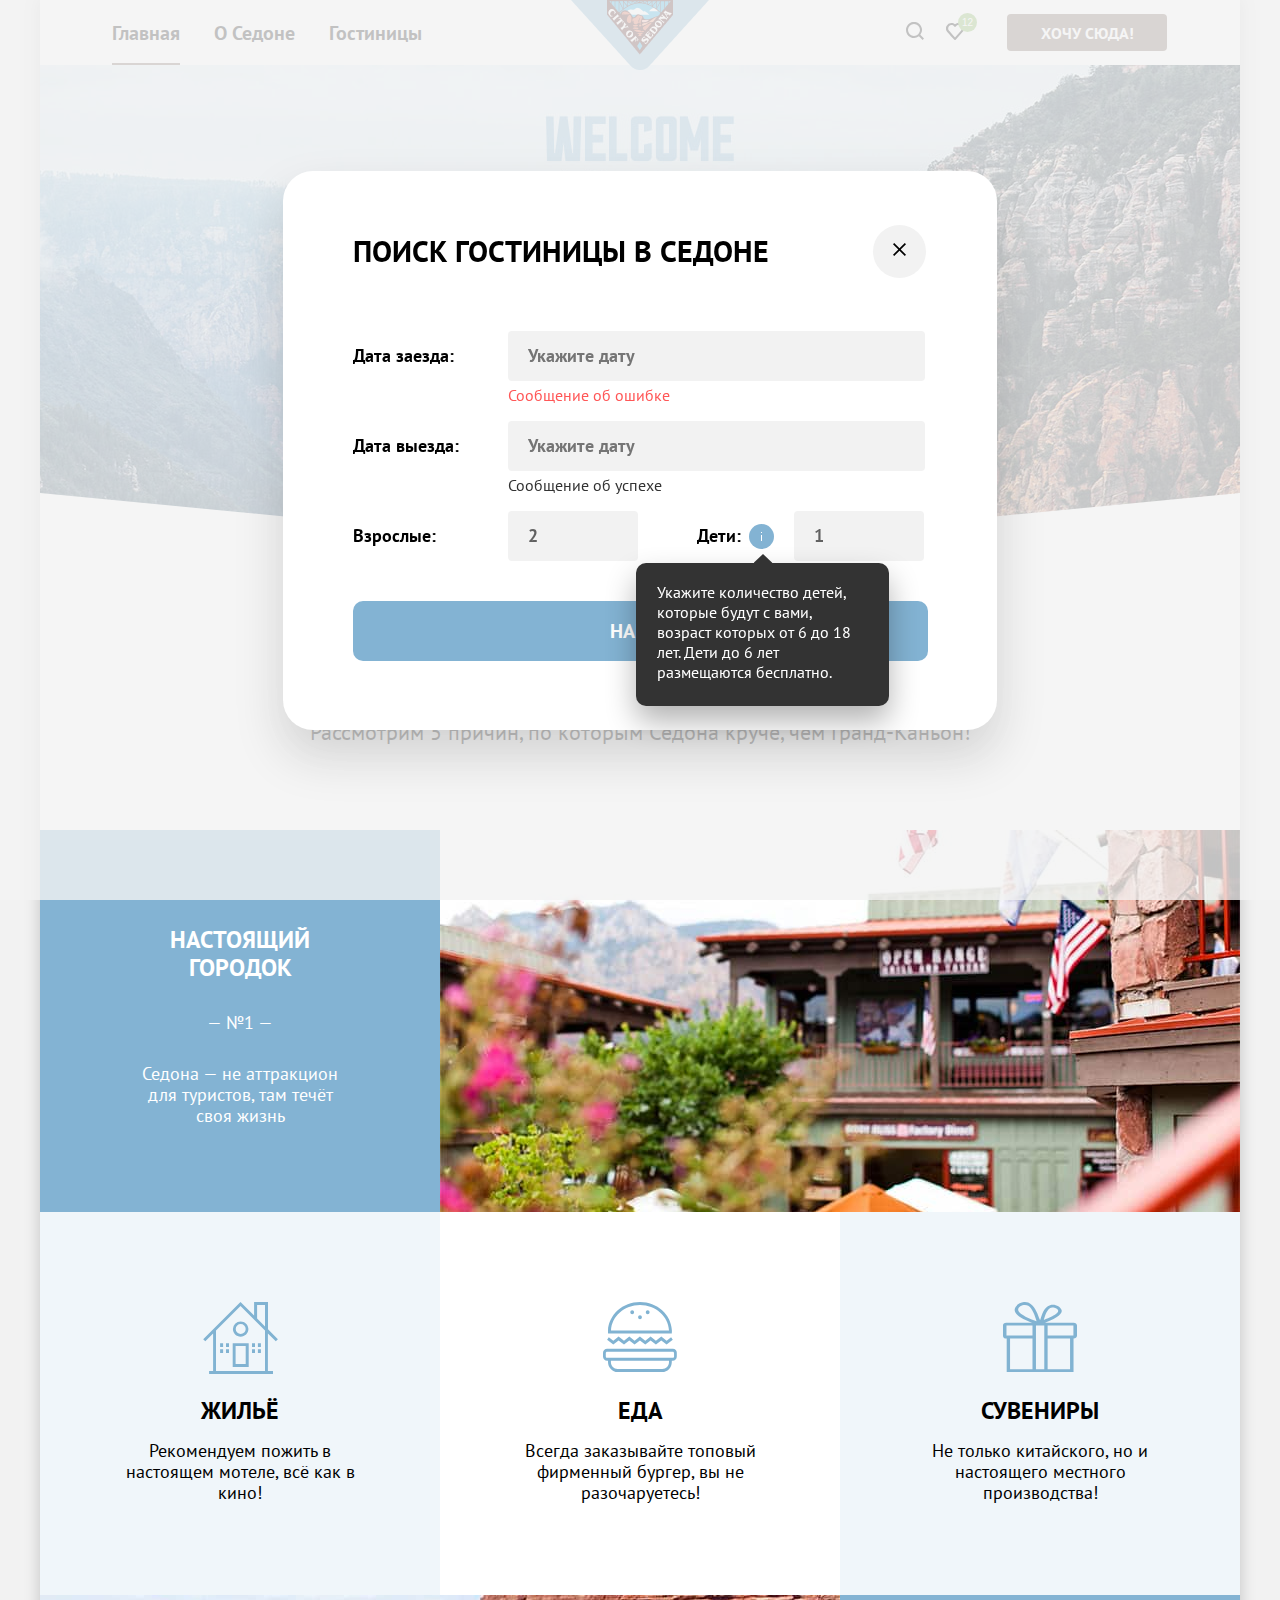
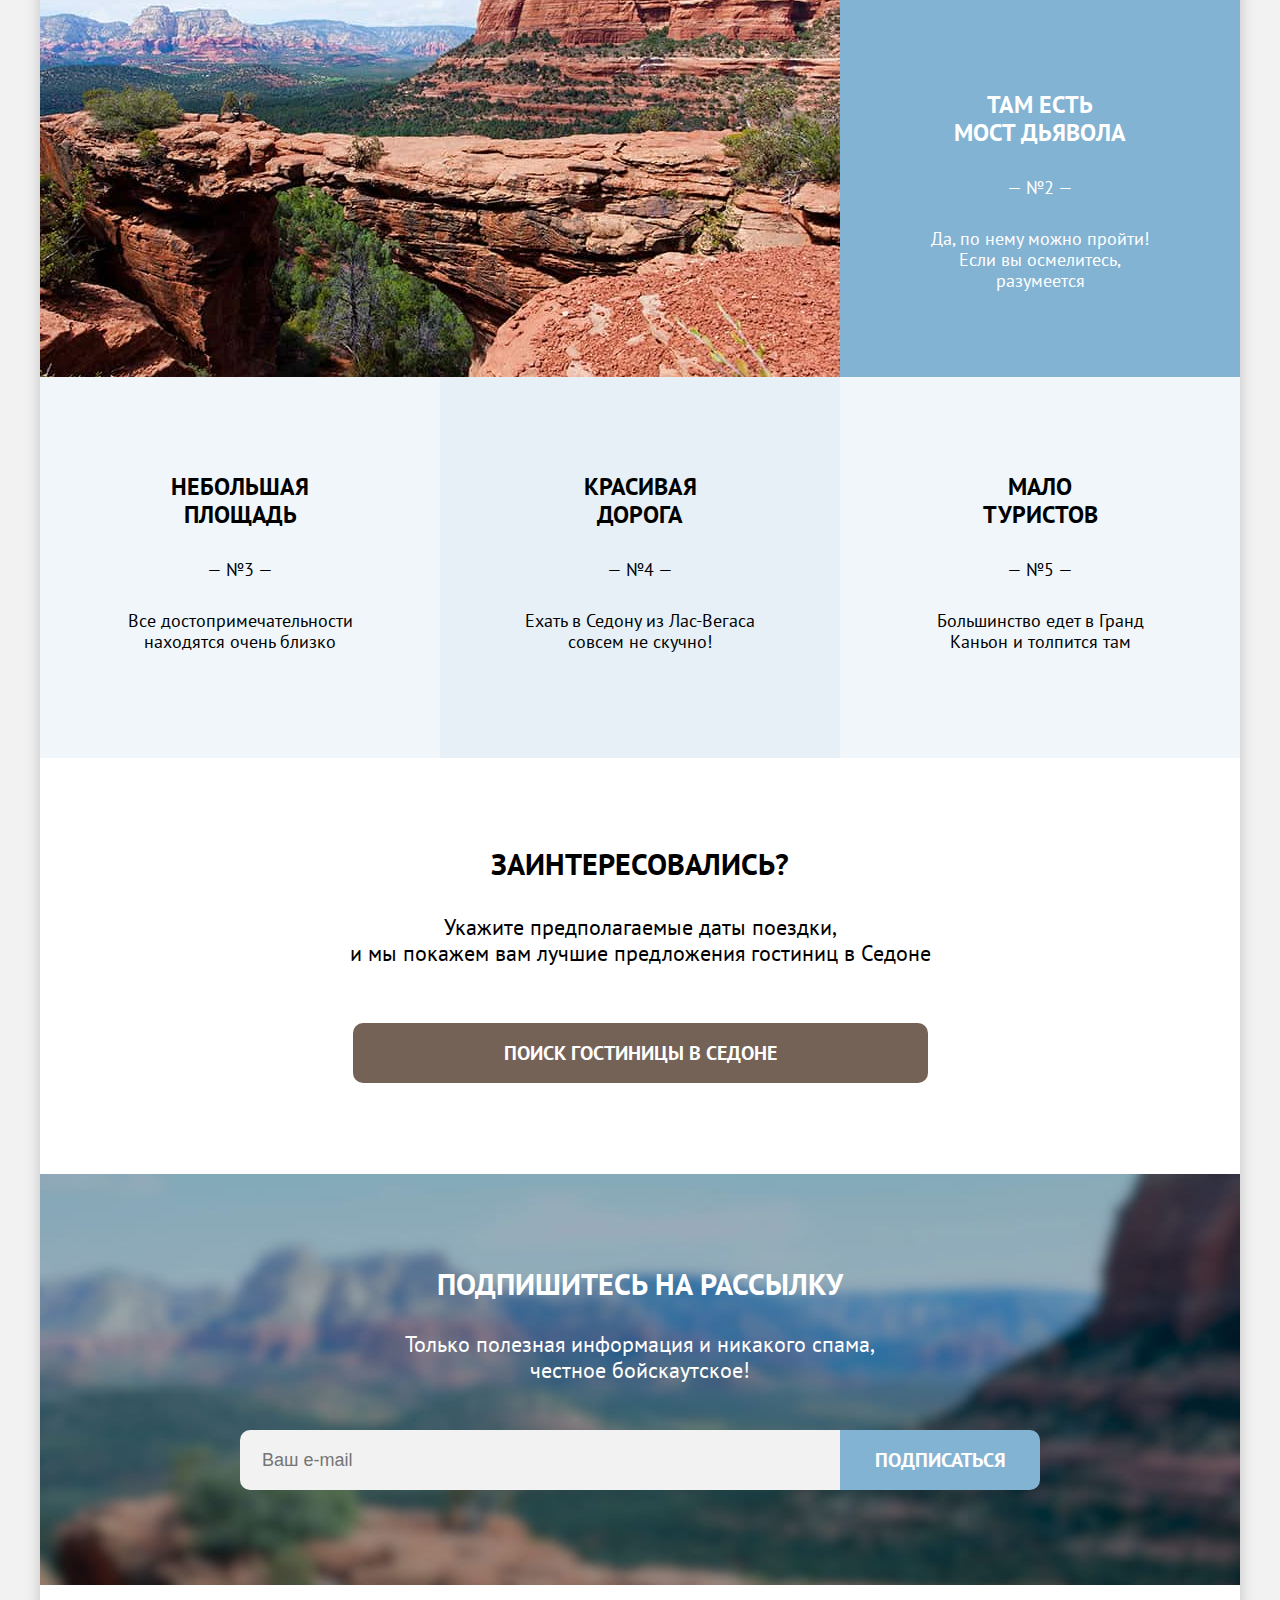
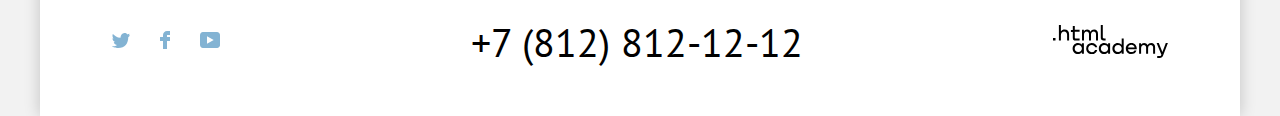
==== commit 3cd8928d: "Добила попап на обеих страницах" ====
--- a/index.html
+++ b/index.html
@@ -201,17 +201,22 @@
       </div>
     </footer>
     <div class="modal-container">
-      <div class="modal modal-auth">
+      <div class="modal">
         <button class="modal-close-button">
           <span class="visually-hidden">Закрыть</span>
+          <svg width="13" height="13" viewBox="0 0 13 13" fill="none" xmlns="http://www.w3.org/2000/svg">
+            <path d="M13 1.2L11.8 0L6.5 5.3L1.2 0L0 1.2L5.3 6.5L0 11.8L1.2 13L6.5 7.7L11.8 13L13 11.8L7.7 6.5L13 1.2Z" fill="black"/>
+          </svg>
         </button>
         <section class="modal-content">
           <h2 class="header2 modal-title">Поиск гостиницы в Седоне</h2>
           <form class="hotel-form" action="https://echo.htmlacademy.ru/" method="post">
               <label class="date-in" for="check-in">Дата заезда:</label>
-              <input  onfocus="(this.type = 'date')" class="hotel-form-field field" type="text" id="check-in" name="check-in" required placeholder="Укажите дату">
+              <span class="error">Сообщение об ошибке</span>
+              <input  onfocus="(this.type = 'date')" class="date-in-field field" type="text" id="check-in" name="check-in" required placeholder="Укажите дату">
               <label class="date-out" for="check-out">Дата выезда:</label>
-              <input onfocus="(this.type = 'date')" class="hotel-form-field field" placeholder="Укажите дату" type="text" id="check-out" name="check-out" required>
+              <span class="success">Сообщение об успехе</span>
+              <input onfocus="(this.type = 'date')" class="date-out-field field" placeholder="Укажите дату" type="text" id="check-out" name="check-out" required>
               <label class="adults" for="adults-counter">Взрослые:</label>
               <input class="auth-form-field field" type="number" min="1" value="2" id="adults-counter" name="adults-counter" required placeholder="2">
               <label class="children" for="children-counter">Дети:<button class="form-info"><span class="visually-hidden">Дополнительная информация.</span></button>
--- a/styles/styles.css
+++ b/styles/styles.css
@@ -1657,7 +1657,7 @@
   height: 100%;
   background-color: rgba(242, 242, 242, 0.8);
   z-index: 3;
-  display: none;
+  /* display: none; */
 }
 
 .modal-container-open {
@@ -1667,14 +1667,10 @@
 .modal {
   position: relative;
   margin: auto;
-  padding: 70px;
+  padding: 60px 70px 74px 70px;
   background-color: #FFFFFF;
   box-shadow: 0px 25px 50px rgba(0, 0, 0, 0.15);
   border-radius: 30px;
-}
-
-.modal-auth {
-  /* width: 715px; */
 }
 
 .modal-close-button {
@@ -1687,9 +1683,6 @@
   background-color: #F2F2F2;
   border: none;
   border-radius: 50%;
-  background-image: url("../image/close.svg");
-  background-repeat: no-repeat;
-  background-position: center;
   cursor: pointer;
 }
 
@@ -1697,23 +1690,20 @@
   margin: 0;
   margin-bottom: 24px;
   font-family: "PT Sans", "Arial", sans-serif;
-  font-size: 32px;
-  line-height: 35px;
-  font-weight: 700;
   color: #000000;
   text-transform: uppercase;
   font-style: normal;
   font-weight: bold;
   font-size: 30px;
   line-height: 40px;
+  padding-bottom: 36px;
 }
 
 .hotel-form {
   display: grid;
   grid-template-columns: 155px 133px 153px 133px;
-  grid-template-rows: repeat(4, 90px);
+  grid-template-rows: repeat(6, minmax(30px, auto));
   align-items: center;
-
 }
 
 .hotel-form-user-options {
@@ -1726,17 +1716,8 @@
   font-weight: 400;
 }
 
-.date-in + .field,
-.date-out + .field {
-  width: 420px;
-  height: 50px;
-  background: #F2F2F2;
-  border-radius: 4px;
-  border: none;
-}
-
 .field {
-  width: 133px;
+  width: 130px;
   height: 50px;
   background-color: #F2F2F2;
   border-radius: 4px;
@@ -1751,10 +1732,18 @@
   color: #00000099;
 }
 
+.date-in-field,
+.date-out-field {
+  width: 417px;
+  height: 50px;
+  background: #F2F2F2;
+  border-radius: 4px;
+  border: none;
+}
+
 .hotel-form-button {
   background: #83B3D3;
   border-radius: 10px;
-
   font-style: normal;
   font-weight: bold;
   font-size: 20px;
@@ -1765,6 +1754,9 @@
   width: 575px;
   height: 60px;
   grid-column: 1 / -1;
+  grid-row: -1 / -2;
+  margin-top: 40px;
+  margin-bottom: -5px;
 }
 
 .date-in {
@@ -1776,53 +1768,59 @@
   line-height: 40px;
 }
 
-.date-in + .field {
+.date-in-field {
   grid-column: 2 / -1;
   grid-row: 1 / 2;
 }
 
 .date-out {
-  grid-column: 1 / 2;
-  grid-row: 2 / 3;
-  font-style: normal;
-  font-weight: bold;
-  font-size: 18px;
-  line-height: 40px;
-}
-
-.date-out + .field {
-  grid-column: 2 / -1;
-  grid-row: 2 / 3;
-}
-
-.adults {
   grid-column: 1 / 2;
   grid-row: 3 / 4;
   font-style: normal;
   font-weight: bold;
   font-size: 18px;
   line-height: 40px;
+  margin-top: 10px;
+}
+
+.date-out-field {
+  grid-column: 2 / -1;
+  grid-row: 3 / 4;
+  margin-top: 10px;
+}
+
+.adults {
+  grid-column: 1 / 2;
+  grid-row: 5 / 6;
+  font-style: normal;
+  font-weight: bold;
+  font-size: 18px;
+  line-height: 40px;
+  margin-top: 10px;
 }
 
 .adults + .field {
   grid-column: 2 / 3;
-  grid-row: 3 / 4;
+  grid-row: 5 / 6;
+  margin-top: 10px;
 }
 
 .children {
   grid-column: 3 / 4;
-  grid-row: 3 / 4;
+  grid-row: 5 / 6;
   padding-left: 56px;
   font-style: normal;
   font-weight: bold;
   font-size: 18px;
   line-height: 40px;
   position:relative;
+  margin-top: 10px;
 }
 
 .children + .field {
   grid-column: 4 / 5;
-  grid-row: 3 / 4;
+  grid-row: 5 / 6;
+  margin-top: 10px;
 }
 
 .form-info {
@@ -1836,8 +1834,8 @@
   background-repeat: no-repeat;
   background-position: center;
   position: absolute;
-  top: 7px;
-  left: 112px;
+  top: 8px;
+  left: 108px;
 }
 
 .form-info:active {
@@ -1874,10 +1872,13 @@
   border: 3px solid #83B3D3;
 }
 
+.modal-close-button:active path {
+  border: none;
+  opacity: 0.3;
+}
+
 .modal-close-button:active {
   border: none;
-  opacity: 0.3;
-  background-color: #E6E6E6;
 }
 
 .hotel-form-button:hover {
@@ -1899,14 +1900,15 @@
 
 .popover-info {
   background-color: #333333;
+  font-family: "PT Sans", "Arial", sans-serif;
   box-shadow: 0px 15px 30px rgba(0, 0, 0, 0.3);
   border-radius: 10px;
-  width: 256px;
+  width: 253px;
   min-height: 143px;
   position: absolute;
-  left: -3px;
+  left: -5px;
   top: 47px;
-  display: none;
+  /* display: none; */
 }
 
 .popover-info-open {
@@ -1919,9 +1921,8 @@
   font-weight: normal;
   font-size: 16px;
   line-height: 20px;
-  padding: 18px 22px;
+  padding: 19px 21px;
   margin: 0;
-  font-family: "PT Sans", "Arial", sans-serif;
 }
 
 .popover-info::before {
@@ -1931,3 +1932,21 @@
   left: 50%;
   transform: translateX(-50%);
 }
+
+.success {
+  color: #333333;
+  font-weight: normal;
+  font-size: 16px;
+  line-height: 1.2;
+  grid-column: 2 / -1;
+  grid-row: 4 / 5;
+}
+
+.error {
+  color: #ff5757;
+  font-weight: normal;
+  font-size: 16px;
+  line-height: 1.2;
+  grid-column: 2 / -1;
+  grid-row: 2 / 3;
+}
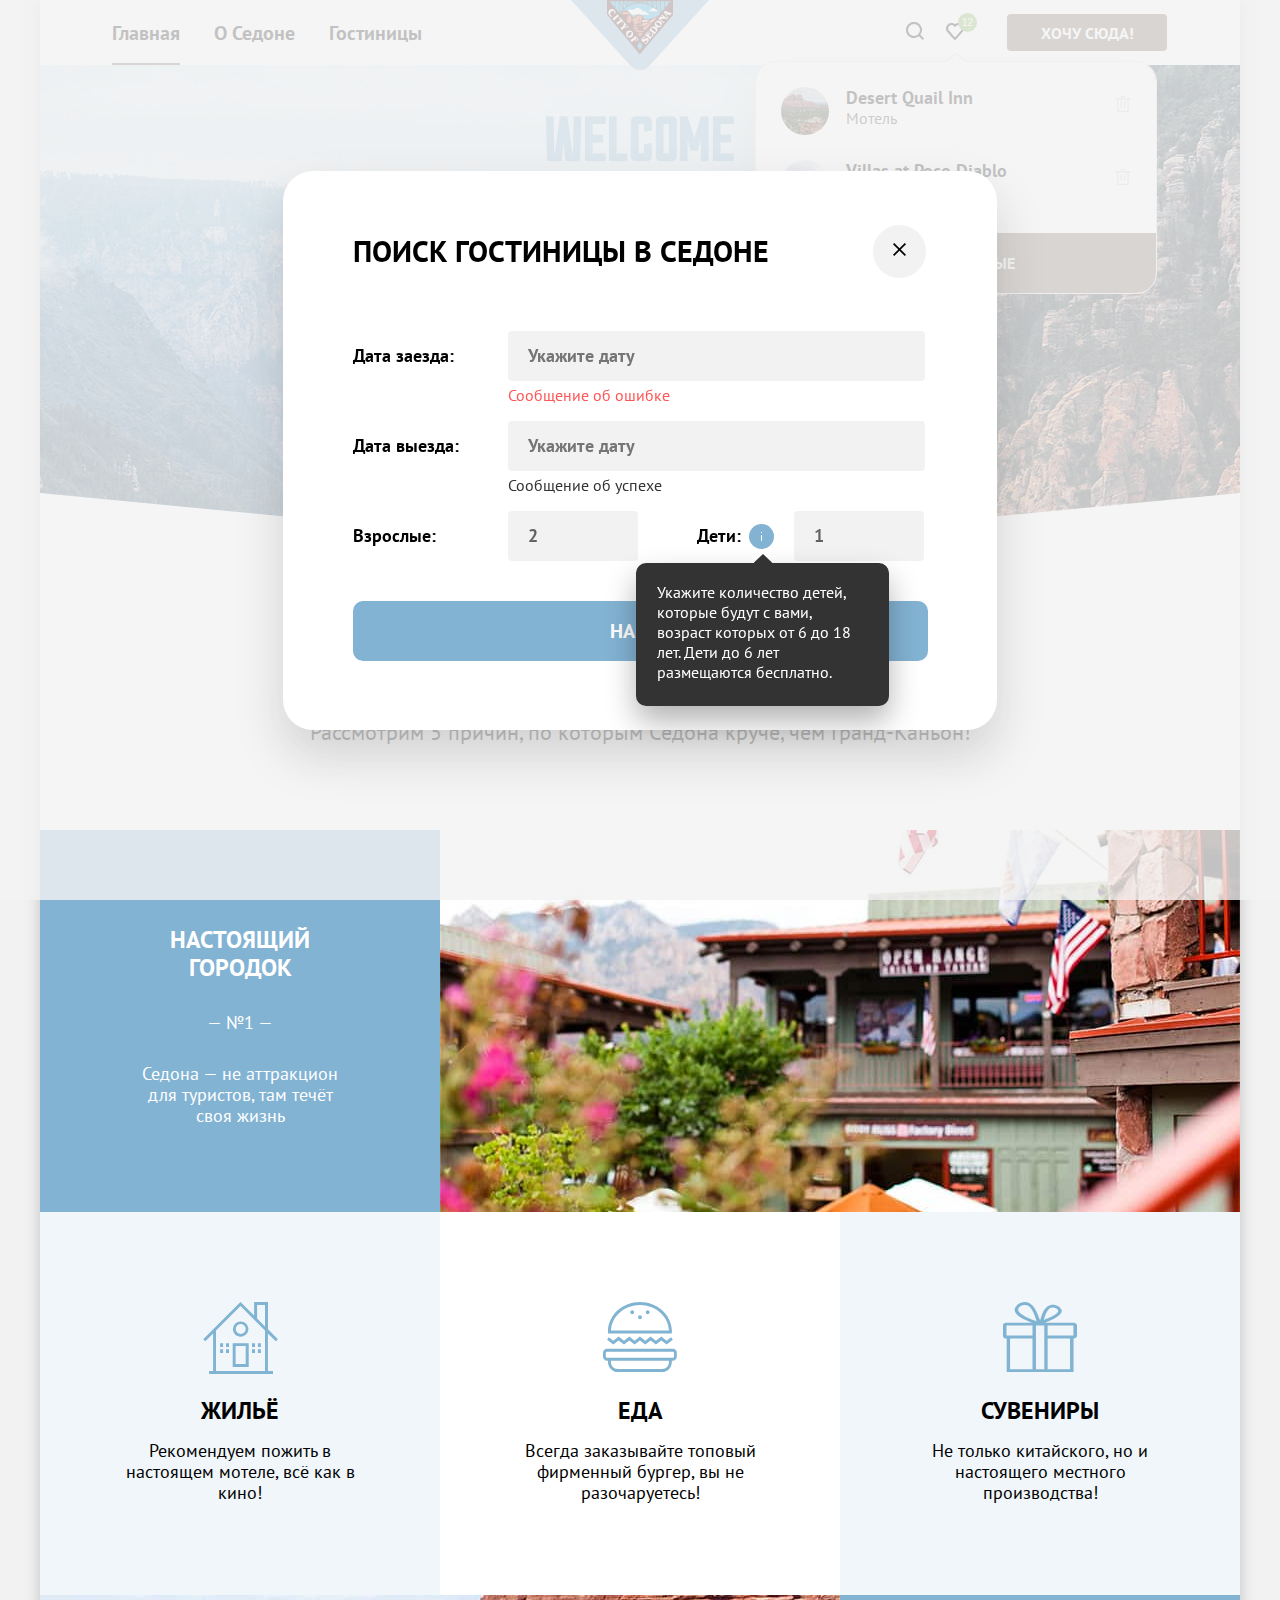
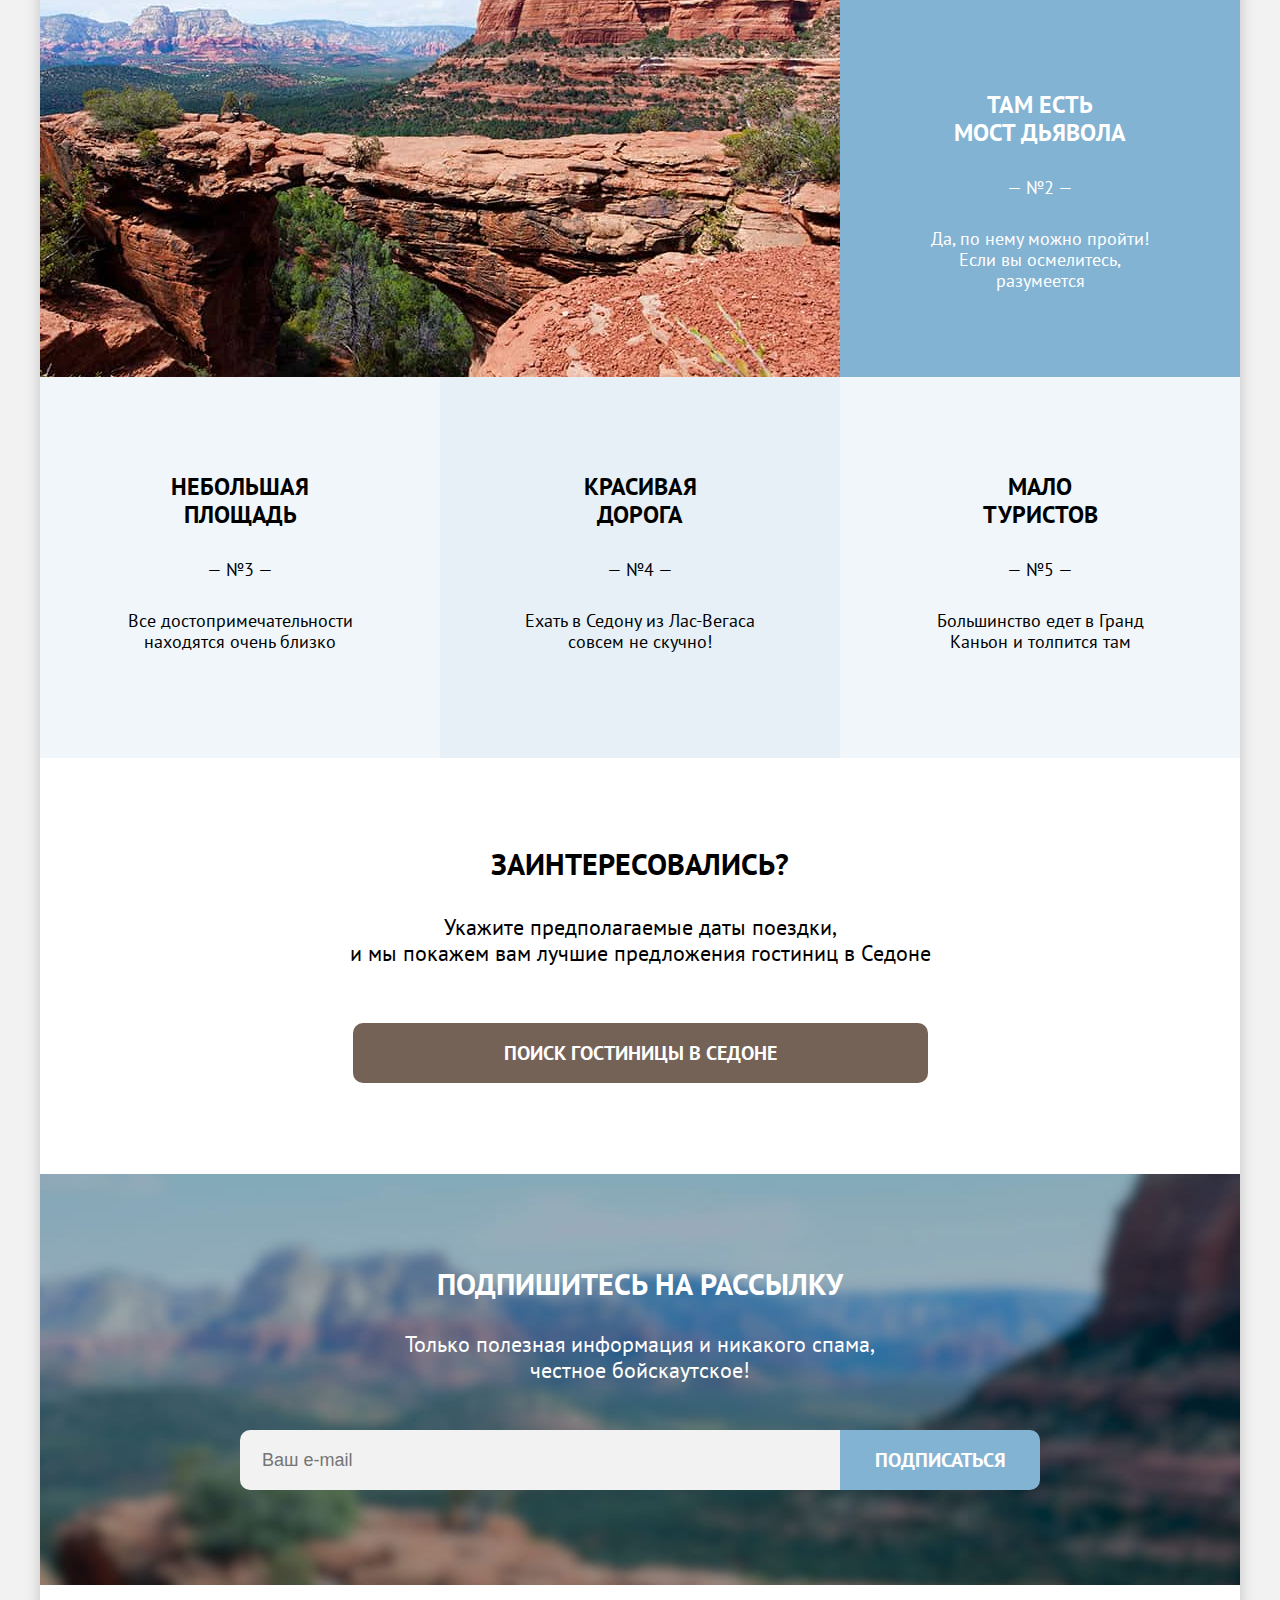
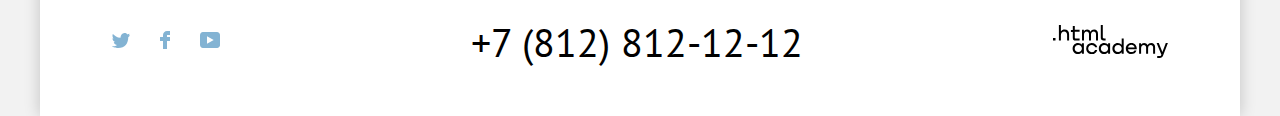
==== commit e43c261d: "Исправила переполнение" ====
--- a/index.html
+++ b/index.html
@@ -213,10 +213,10 @@
           <form class="hotel-form" action="https://echo.htmlacademy.ru/" method="post">
               <label class="date-in" for="check-in">Дата заезда:</label>
               <span class="error">Сообщение об ошибке</span>
-              <input  onfocus="(this.type = 'date')" class="date-in-field field" type="text" id="check-in" name="check-in" required placeholder="Укажите дату">
+              <input class="date-in-field field" type="text" id="check-in" name="check-in" required placeholder="Укажите дату">
               <label class="date-out" for="check-out">Дата выезда:</label>
               <span class="success">Сообщение об успехе</span>
-              <input onfocus="(this.type = 'date')" class="date-out-field field" placeholder="Укажите дату" type="text" id="check-out" name="check-out" required>
+              <input class="date-out-field field" placeholder="Укажите дату" type="text" id="check-out" name="check-out" required>
               <label class="adults" for="adults-counter">Взрослые:</label>
               <input class="auth-form-field field" type="number" min="1" value="2" id="adults-counter" name="adults-counter" required placeholder="2">
               <label class="children" for="children-counter">Дети:<button class="form-info"><span class="visually-hidden">Дополнительная информация.</span></button>
--- a/styles/styles.css
+++ b/styles/styles.css
@@ -408,6 +408,7 @@
   flex-wrap: wrap;
   list-style-type: none;
   padding: 0;
+  width: 138px;
 }
 
 .contacts-container {
@@ -510,8 +511,8 @@
 
 .footer-index {
   background-image: url("../image/subscribe-background.jpg");
-  background-size: 1200px 411px;
-  background-repeat: no-repeat;
+  background-size: contain;
+  background-repeat: round;
   background-color: #83b3d3;
   text-align: center;
   padding-bottom: 69px;
@@ -588,7 +589,6 @@
 .catalog-filter-container {
   display: grid;
   grid-template-columns: 216px 310px auto 165px;
-  grid-template-rows: 55px 110px;
 }
 
 .buttons-container {
@@ -598,6 +598,7 @@
 
 .buttons-container .button-blue {
   margin-bottom: 10px;
+  margin-top: 30px;
 }
 
 .catalog-filter-container div {
@@ -808,7 +809,7 @@
 .product-card {
   display: grid;
   grid-template-columns: 210px 153px auto 160px;
-  grid-template-rows: 30px auto auto;
+  grid-template-rows: minmax(30px, auto) auto auto;
   column-gap: 8px;
   min-height: 126px;
   position: relative;
@@ -907,12 +908,12 @@
 
 .filter-container {
   background-image: url("../image/catalog-bg.png");
-  background-size: 1200px 411px;
-  background-repeat: no-repeat;
+  background-size: contain;
+  background-repeat: round;
   background-color: #83b3d3;
   padding-left: 71px;
   padding-right: 71px;
-  min-height: 410px;
+  min-height: 48px;
   margin-bottom: 25px;
 }
 
@@ -1502,7 +1503,7 @@
   outline: 1px solid #E6E6E6;
   display: block;
   padding-top: 10px;
-  display: none;
+  /* display: none; */
 }
 
 .popover-like-open {
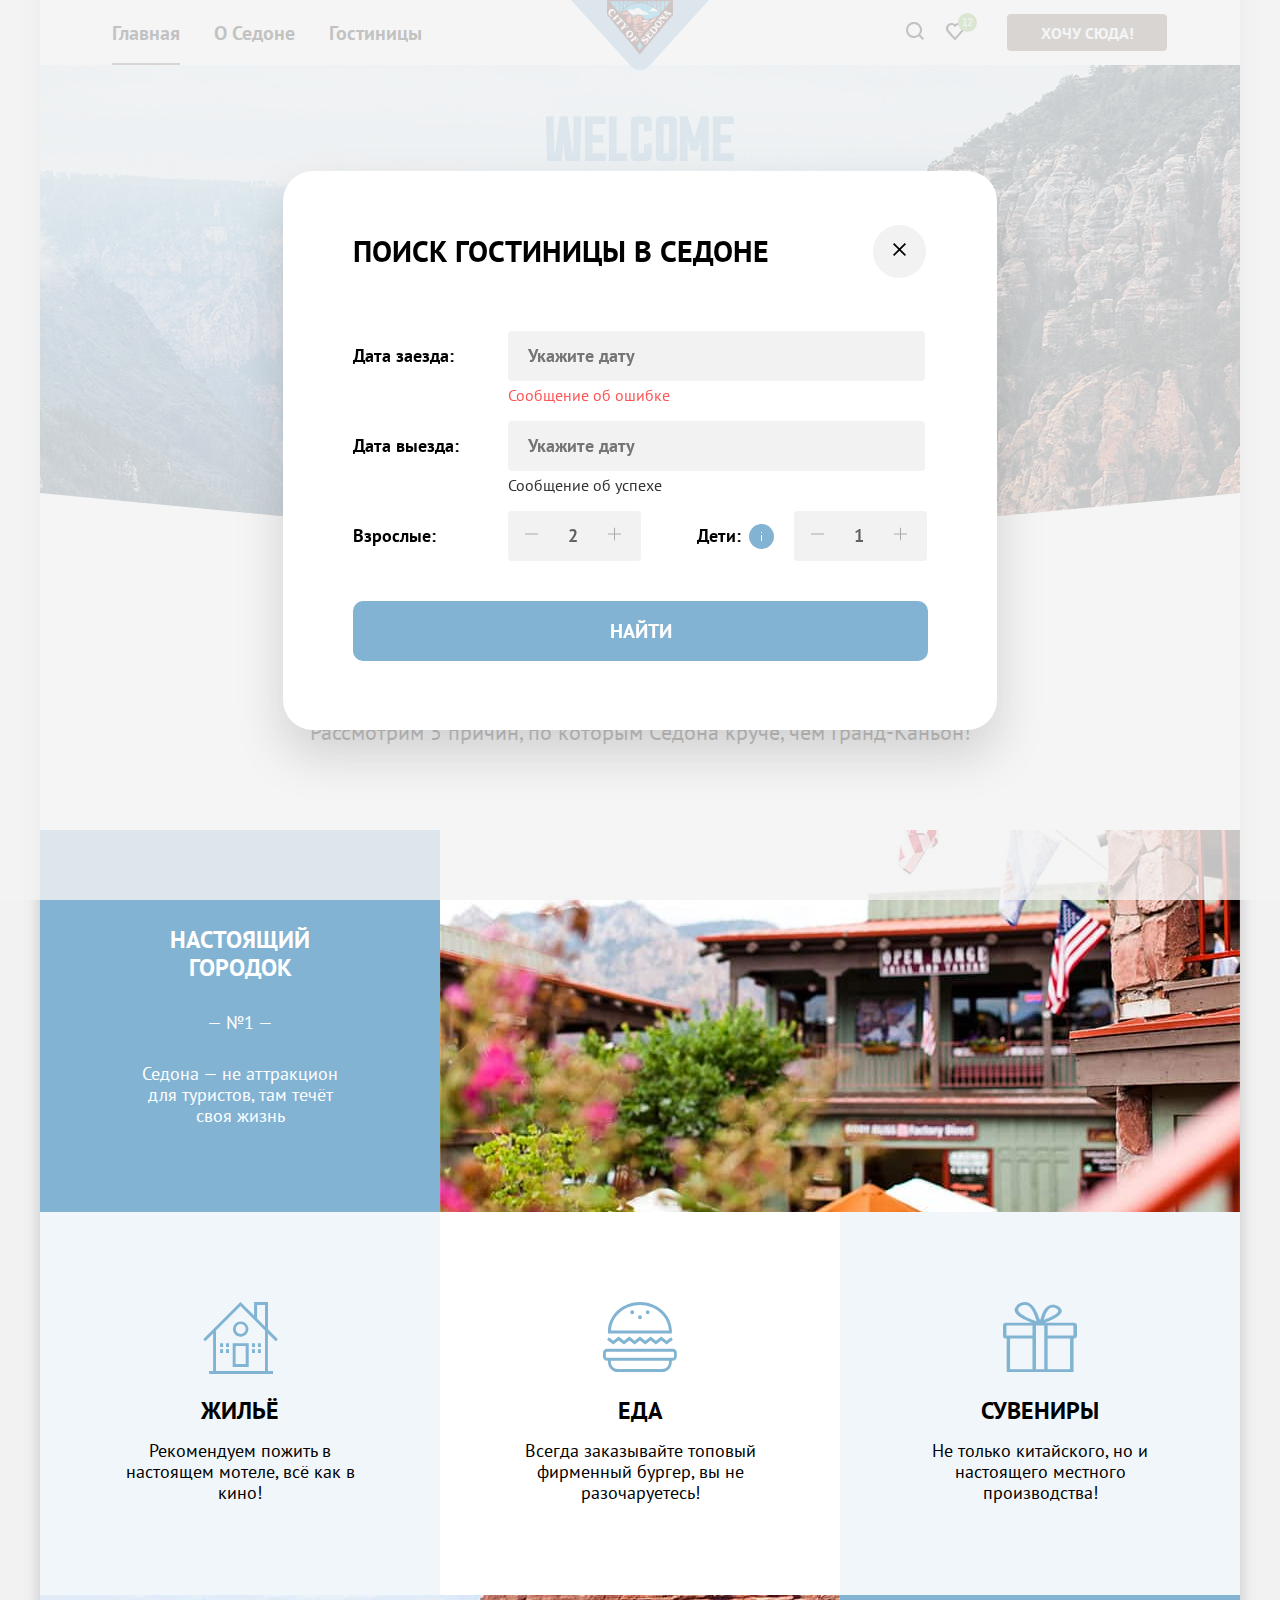
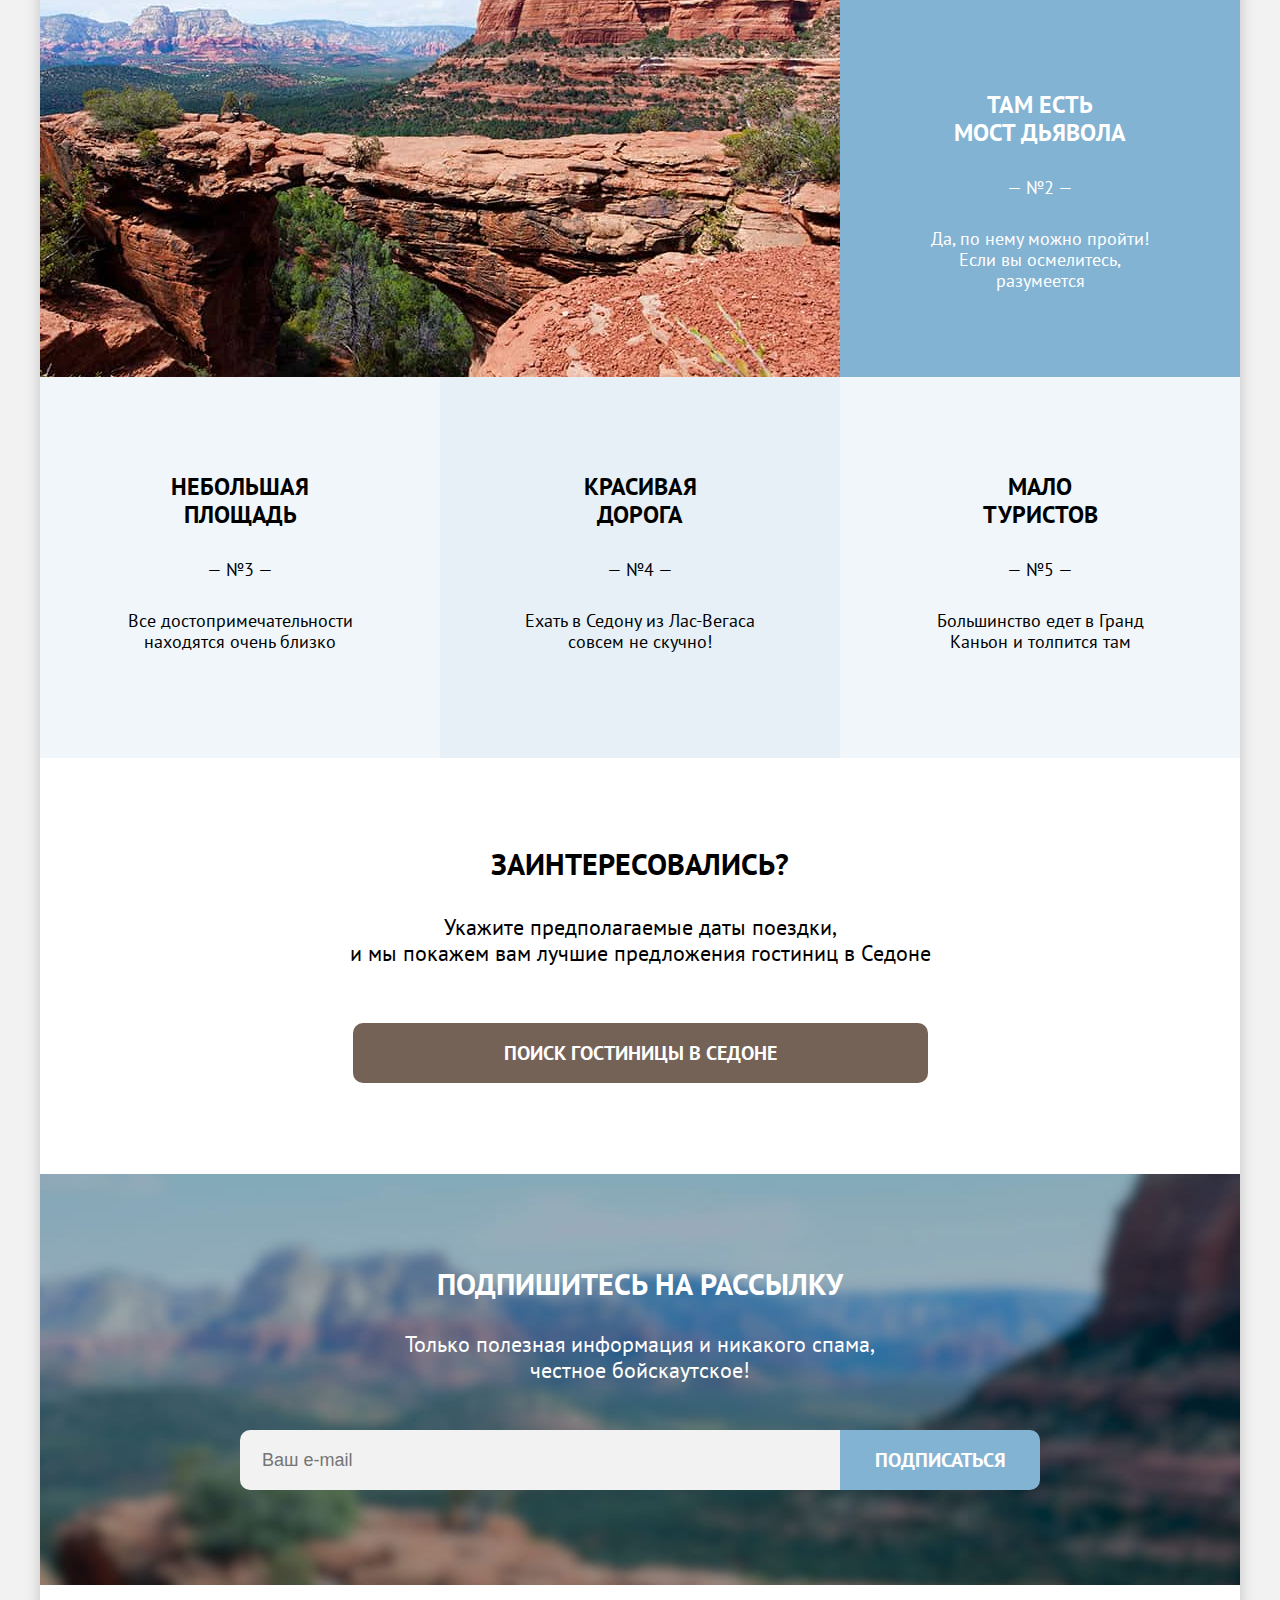
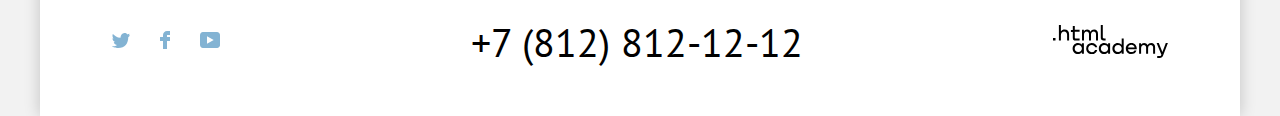
==== commit f1c365cb: "Добавила кнопки плюса и минуса в инпут" ====
--- a/index.html
+++ b/index.html
@@ -218,14 +218,40 @@
               <span class="success">Сообщение об успехе</span>
               <input class="date-out-field field" placeholder="Укажите дату" type="text" id="check-out" name="check-out" required>
               <label class="adults" for="adults-counter">Взрослые:</label>
-              <input class="auth-form-field field" type="number" min="1" value="2" id="adults-counter" name="adults-counter" required placeholder="2">
+
+              <div class="adults-form-field">
+                <button class="button-control button-minus" type="button">
+                  <svg width="13" height="13" viewBox="0 0 13 1" fill="none" xmlns="http://www.w3.org/2000/svg">
+                    <path opacity="0.3" d="M0 0L0 1L13 1V0L0 0Z" fill="black"/>
+                  </svg>
+                </button>
+                <input class="field" type="number" min="1" value="2" id="adults-counter" name="adults-counter" required placeholder="2">
+                <button class="button-control button-plus" type="button">
+                  <svg width="13" height="13" viewBox="0 0 13 13" fill="none" xmlns="http://www.w3.org/2000/svg">
+                    <path opacity="0.3" d="M13 6H7V0H6V6H0V7H6V13H7V7H13V6Z" fill="black"/>
+                    </svg>
+                </button>
+              </div>
+
               <label class="children" for="children-counter">Дети:<button class="form-info"><span class="visually-hidden">Дополнительная информация.</span></button>
                 <div class="popover-info">
                   <h3 class="visually-hidden">Дополнительная информация</h3>
                   <p class="popover-info-text">Укажите количество детей, которые будут с вами, возраст которых от 6 до 18 лет. Дети до 6 лет размещаются бесплатно.</p>
                 </div>
               </label>
-              <input class="hotel-form-field field" type="number" min="0" value="1" id="children-counter" name="children-counter"placeholder="1">
+              <div class="children-form-field">
+                <button class="button-control button-minus" type="button">
+                  <svg width="13" height="13" viewBox="0 0 13 1" fill="none" xmlns="http://www.w3.org/2000/svg">
+                    <path opacity="0.3" d="M0 0L0 1L13 1V0L0 0Z" fill="black"/>
+                  </svg>
+                </button>
+                <input class="field" type="number" min="0" value="1" id="children-counter" name="children-counter"placeholder="1">
+                <button class="button-control button-plus" type="button">
+                  <svg width="13" height="13" viewBox="0 0 13 13" fill="none" xmlns="http://www.w3.org/2000/svg">
+                    <path opacity="0.3" d="M13 6H7V0H6V6H0V7H6V13H7V7H13V6Z" fill="black"/>
+                    </svg>
+                </button>
+              </div>
             <button class="button hotel-form-button" type="submit">Найти</button>
           </form>
         </section>
--- a/styles/styles.css
+++ b/styles/styles.css
@@ -1070,6 +1070,19 @@
 .subscribe-email:active {
   background: #ffffff;
   box-shadow: inset 0 0 0 2px #000000;
+}
+
+.subscribe-email:invalid,
+.subscribe-email-error {
+  background: #FFFFFF;
+  border: 2px solid #FF5757;
+  box-sizing: border-box;
+  width: 600px;
+  height: 60px;
+  border-radius: 10px 0px 0px 10px;
+  padding: 0;
+  padding-left: 22px;
+  font-size: 18px;
 }
 
 .button-subscribe:hover {
@@ -1503,7 +1516,7 @@
   outline: 1px solid #E6E6E6;
   display: block;
   padding-top: 10px;
-  /* display: none; */
+  display: none;
 }
 
 .popover-like-open {
@@ -1800,10 +1813,16 @@
   margin-top: 10px;
 }
 
-.adults + .field {
+.adults-form-field {
   grid-column: 2 / 3;
   grid-row: 5 / 6;
   margin-top: 10px;
+  position: relative;
+}
+
+.adults-form-field > .field {
+  width: 100%;
+  padding-left: 60px;
 }
 
 .children {
@@ -1818,10 +1837,59 @@
   margin-top: 10px;
 }
 
-.children + .field {
+.children-form-field {
   grid-column: 4 / 5;
   grid-row: 5 / 6;
   margin-top: 10px;
+  position: relative;
+}
+
+.children-form-field > .field {
+  width: 100%;
+  padding-left: 60px;
+}
+
+.button-control {
+  position: absolute;
+  bottom: 50%;
+  transform: translateY(50%);
+  padding: 0;
+  width: 25px;
+  height: 25px;
+  border: none;
+  background-color: transparent;
+  cursor: pointer;
+}
+
+.button-control:hover path {
+  opacity: 1;
+}
+
+.button-control:focus {
+  outline: none;
+  border: 3px solid #83B3D3;
+  box-sizing: border-box;
+  border-radius: 4px;
+}
+
+.button-control:focus path {
+  opacity: 1;
+}
+
+.button-control:active {
+  border: none;
+}
+
+.button-control:active path {
+  opacity: 0.2;
+}
+
+.button-plus {
+  right: 14px;
+}
+
+.button-minus {
+  left: 11px;
 }
 
 .form-info {
@@ -1909,7 +1977,7 @@
   position: absolute;
   left: -5px;
   top: 47px;
-  /* display: none; */
+  display: none;
 }
 
 .popover-info-open {
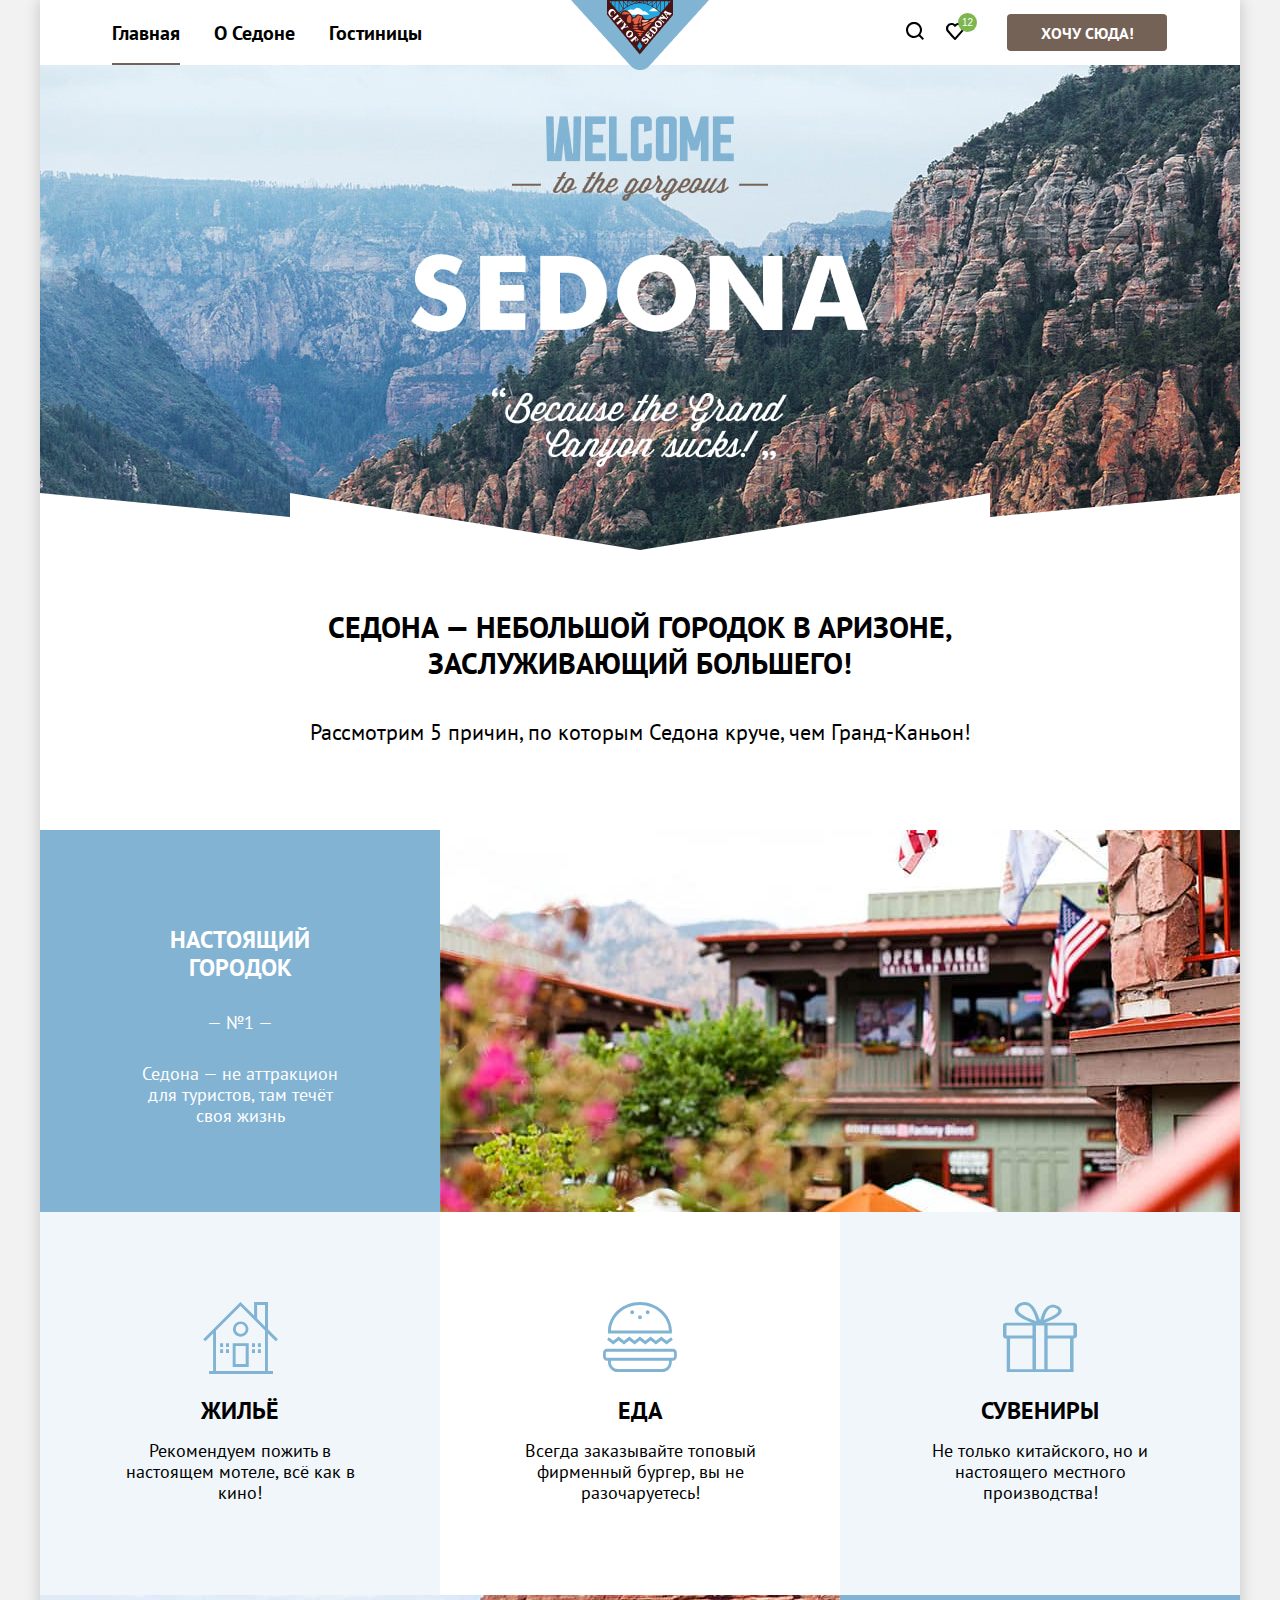
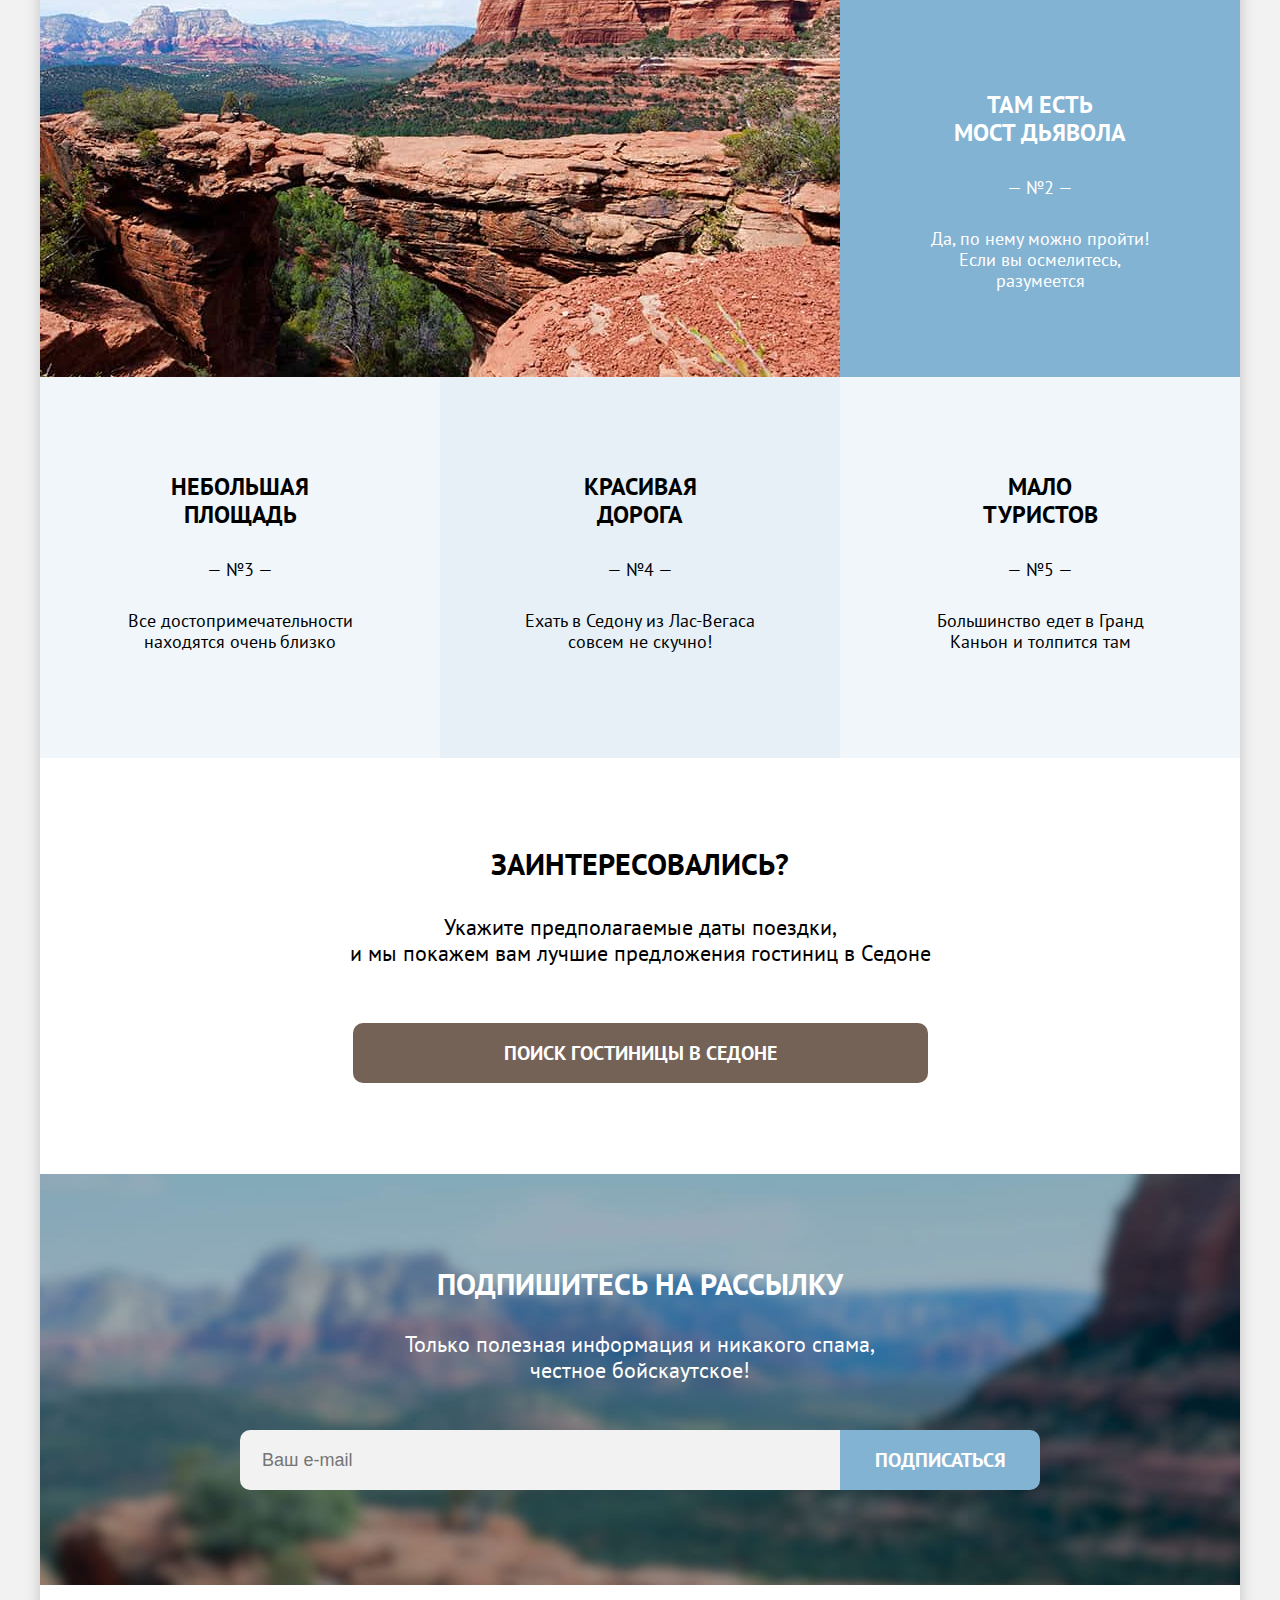
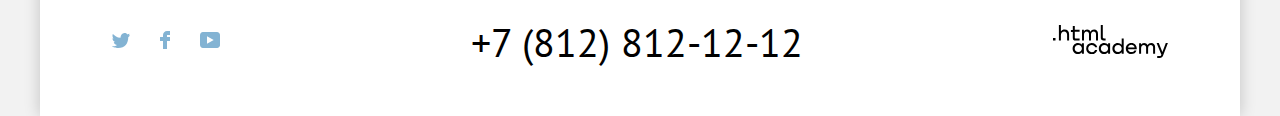
==== commit 29bcdaae: "Добавила кнопку-календарь" ====
--- a/index.html
+++ b/index.html
@@ -213,12 +213,27 @@
           <form class="hotel-form" action="https://echo.htmlacademy.ru/" method="post">
               <label class="date-in" for="check-in">Дата заезда:</label>
               <span class="error">Сообщение об ошибке</span>
-              <input class="date-in-field field" type="text" id="check-in" name="check-in" required placeholder="Укажите дату">
+              <div class="date-in-field">
+                <input class="field" type="text" id="check-in" name="check-in" required placeholder="Укажите дату">
+                <button class="button-calendar">
+                  <svg width="15" height="15" viewBox="0 0 15 15" fill="none" xmlns="http://www.w3.org/2000/svg">
+                    <path opacity="0.3" d="M14 2H12V0H11V2H4V0H3V2H1C0.4 2 0 2.4 0 3V6V7V14C0 14.5 0.4 15 1 15H14C14.5 15 15 14.5 15 14V7V6V3C15 2.4 14.5 2 14 2ZM14 14H1V7H14V14ZM1 6V3H3V5H4V3H11V5H12V3H14V6H1Z" fill="black"/>
+                  </svg>
+                </button>
+              </div>
+
               <label class="date-out" for="check-out">Дата выезда:</label>
               <span class="success">Сообщение об успехе</span>
-              <input class="date-out-field field" placeholder="Укажите дату" type="text" id="check-out" name="check-out" required>
+              <div class="date-out-field">
+                <input class="field" type="text" id="check-in" name="check-in" required placeholder="Укажите дату">
+                <button class="button-calendar">
+                  <svg width="15" height="15" viewBox="0 0 15 15" fill="none" xmlns="http://www.w3.org/2000/svg">
+                    <path opacity="0.3" d="M14 2H12V0H11V2H4V0H3V2H1C0.4 2 0 2.4 0 3V6V7V14C0 14.5 0.4 15 1 15H14C14.5 15 15 14.5 15 14V7V6V3C15 2.4 14.5 2 14 2ZM14 14H1V7H14V14ZM1 6V3H3V5H4V3H11V5H12V3H14V6H1Z" fill="black"/>
+                  </svg>
+                </button>
+              </div>
+
               <label class="adults" for="adults-counter">Взрослые:</label>
-
               <div class="adults-form-field">
                 <button class="button-control button-minus" type="button">
                   <svg width="13" height="13" viewBox="0 0 13 1" fill="none" xmlns="http://www.w3.org/2000/svg">
--- a/styles/styles.css
+++ b/styles/styles.css
@@ -1671,7 +1671,7 @@
   height: 100%;
   background-color: rgba(242, 242, 242, 0.8);
   z-index: 3;
-  /* display: none; */
+  display: none;
 }
 
 .modal-container-open {
@@ -1731,7 +1731,7 @@
 }
 
 .field {
-  width: 130px;
+  width: 100%;
   height: 50px;
   background-color: #F2F2F2;
   border-radius: 4px;
@@ -1785,6 +1785,7 @@
 .date-in-field {
   grid-column: 2 / -1;
   grid-row: 1 / 2;
+  position: relative;
 }
 
 .date-out {
@@ -1801,6 +1802,17 @@
   grid-column: 2 / -1;
   grid-row: 3 / 4;
   margin-top: 10px;
+  position: relative;
+}
+
+.button-calendar {
+  width: 50px;
+  height: 50px;
+  background-color: transparent;
+  position: absolute;
+  border: none;
+  right: 0;
+  cursor: pointer;
 }
 
 .adults {
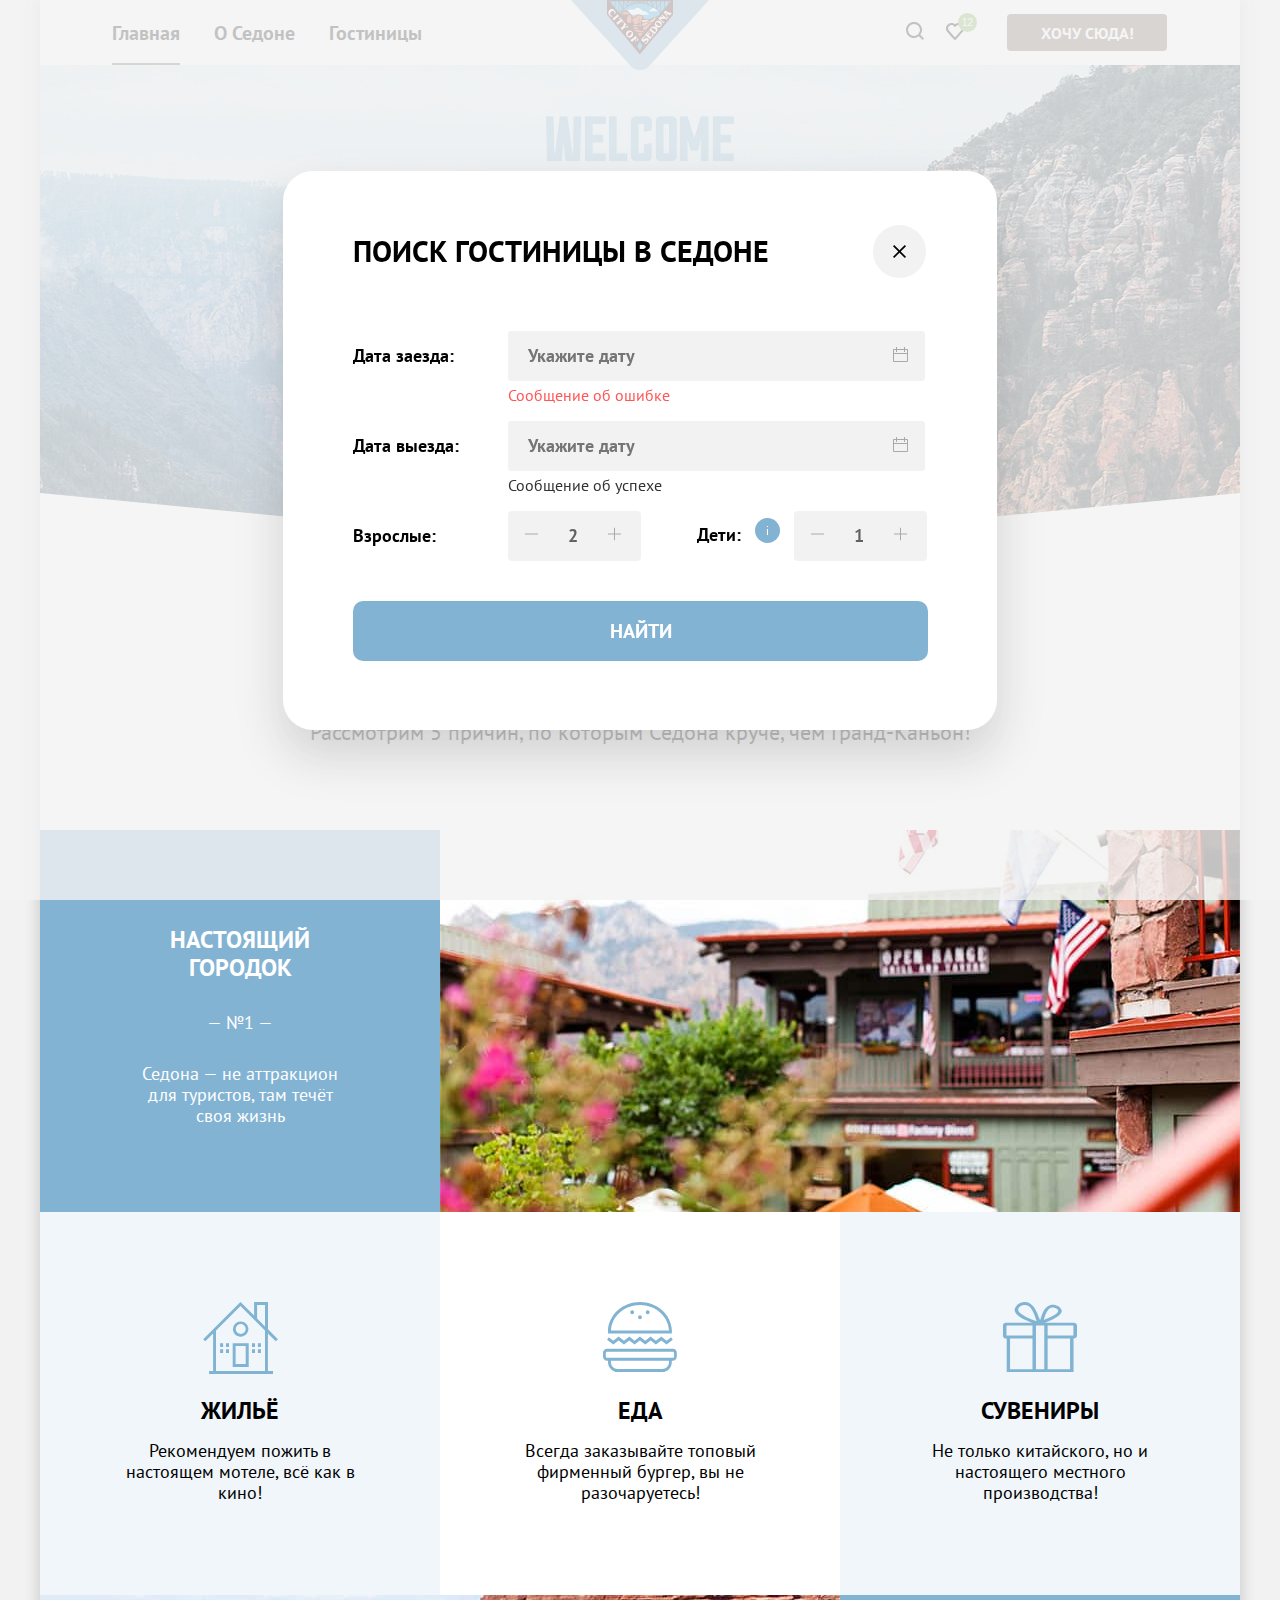
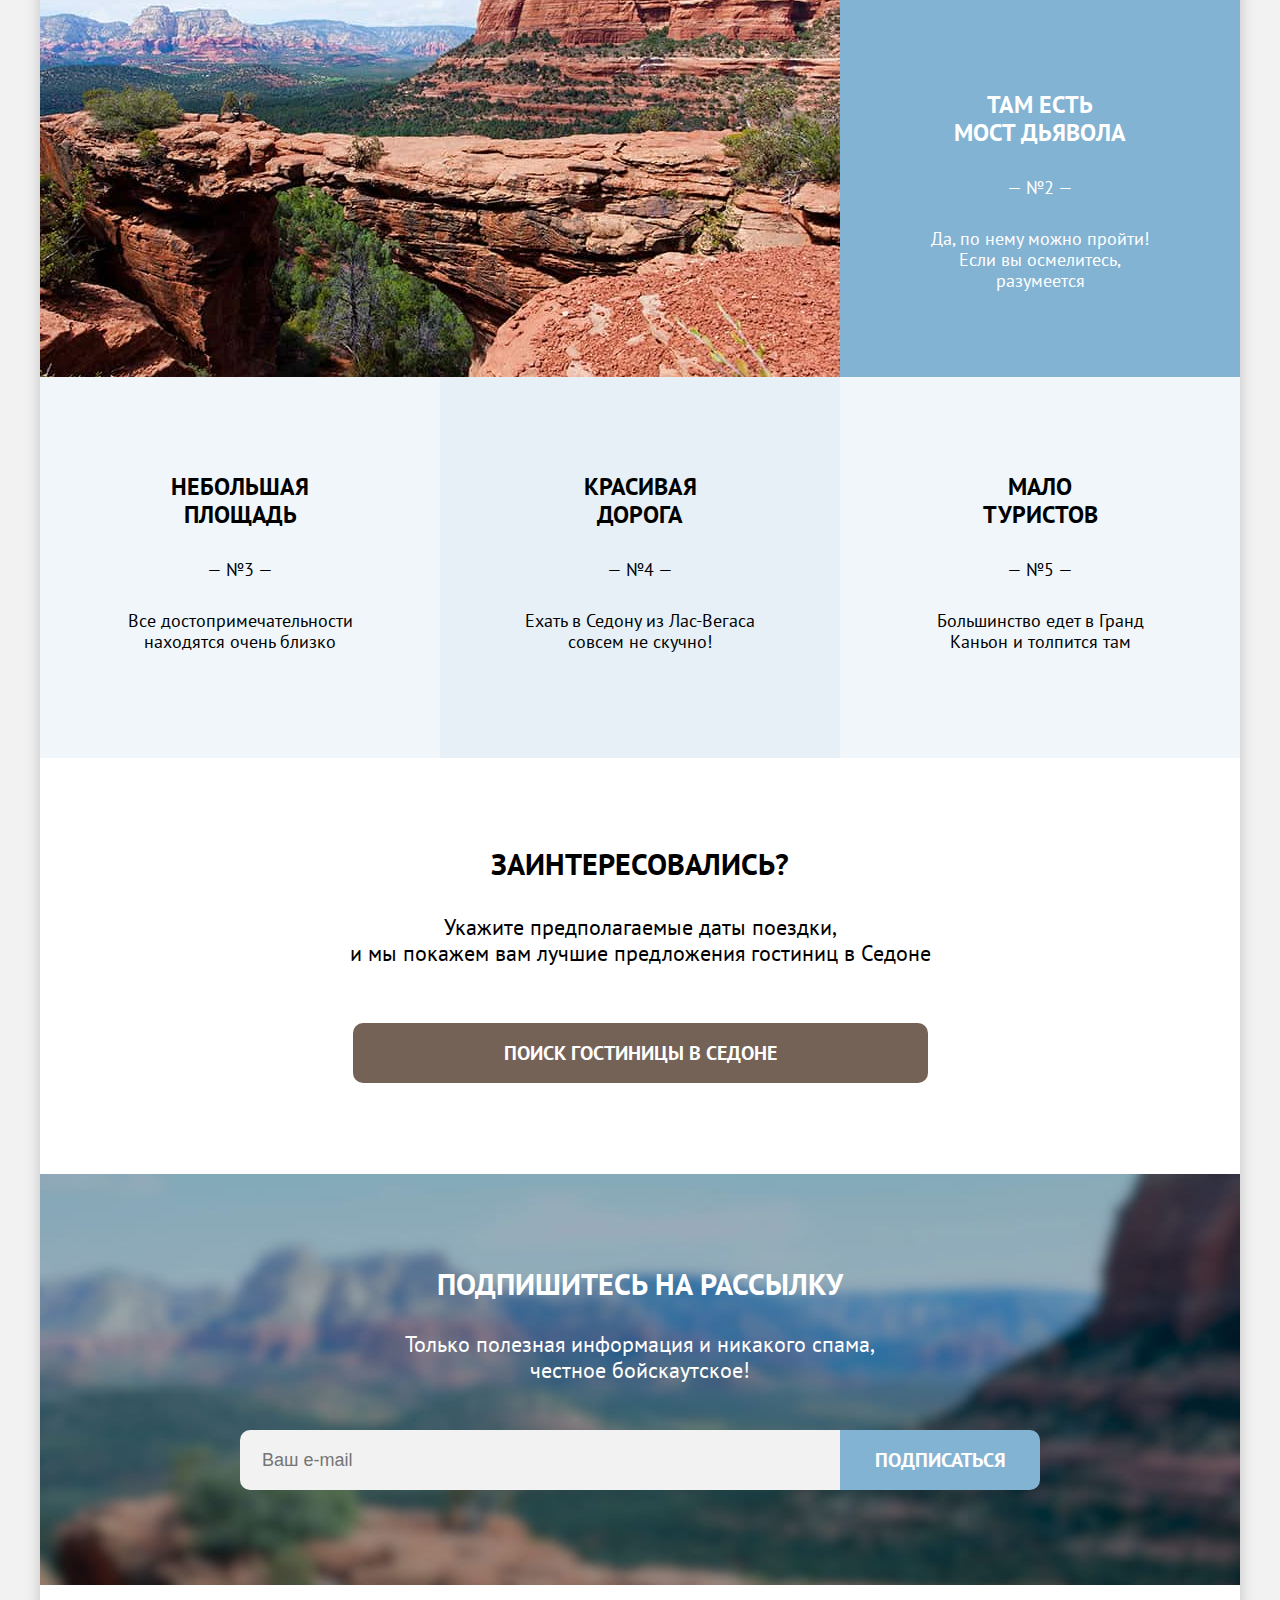
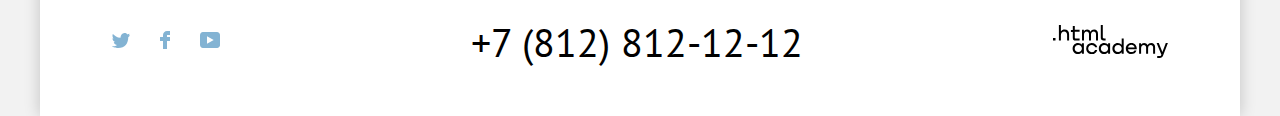
==== commit c410f086: "Черновик поповера" ====
--- a/index.html
+++ b/index.html
@@ -248,11 +248,15 @@
                 </button>
               </div>
 
-              <label class="children" for="children-counter">Дети:<button class="form-info"><span class="visually-hidden">Дополнительная информация.</span></button>
-                <div class="popover-info">
-                  <h3 class="visually-hidden">Дополнительная информация</h3>
-                  <p class="popover-info-text">Укажите количество детей, которые будут с вами, возраст которых от 6 до 18 лет. Дети до 6 лет размещаются бесплатно.</p>
+              <label class="children" for="children-counter">Дети:
+                <div class="form-info-container">
+                  <button class="form-info"><span class="visually-hidden">Дополнительная информация.</span></button>
+                  <div class="popover-info">
+                    <h3 class="visually-hidden">Дополнительная информация</h3>
+                    <p class="popover-info-text">Укажите количество детей, которые будут с вами, возраст которых от 6 до 18 лет. Дети до 6 лет размещаются бесплатно.</p>
+                  </div>
                 </div>
+
               </label>
               <div class="children-form-field">
                 <button class="button-control button-minus" type="button">
--- a/styles/styles.css
+++ b/styles/styles.css
@@ -1671,7 +1671,7 @@
   height: 100%;
   background-color: rgba(242, 242, 242, 0.8);
   z-index: 3;
-  display: none;
+  /* display: none; */
 }
 
 .modal-container-open {
@@ -1685,9 +1685,13 @@
   background-color: #FFFFFF;
   box-shadow: 0px 25px 50px rgba(0, 0, 0, 0.15);
   border-radius: 30px;
+  max-width: 715px;
 }
 
 .modal-close-button {
+  display: flex;
+  align-items: center;
+  justify-content: center;
   position: absolute;
   padding: 0;
   top: 54px;
@@ -1711,6 +1715,7 @@
   font-size: 30px;
   line-height: 40px;
   padding-bottom: 36px;
+  padding-right: 53px;
 }
 
 .hotel-form {
@@ -1821,7 +1826,7 @@
   font-style: normal;
   font-weight: bold;
   font-size: 18px;
-  line-height: 40px;
+  line-height: 1.2;
   margin-top: 10px;
 }
 
@@ -1844,9 +1849,10 @@
   font-style: normal;
   font-weight: bold;
   font-size: 18px;
-  line-height: 40px;
+  line-height: 1.2;
   position:relative;
   margin-top: 10px;
+  top: 12px;
 }
 
 .children-form-field {
@@ -1904,6 +1910,37 @@
   left: 11px;
 }
 
+.button-calendar:hover path {
+  opacity: 1;
+}
+
+.button-calendar:focus {
+  outline: none;
+  border: 3px solid #83B3D3;
+  box-sizing: border-box;
+  border-radius: 4px;
+}
+
+.button-calendar:focus path {
+  opacity: 1;
+}
+
+.button-calendar:active {
+  border: none;
+}
+
+.button-calendar:active path {
+  opacity: 0.2;
+}
+
+.form-info-container {
+  width: 25px;
+  height: 25px;
+  position: relative;
+  bottom: 40px;
+  right: 50px;
+}
+
 .form-info {
   background-color: #83B3D3;
   width: 25px;
@@ -1914,10 +1951,15 @@
   background-image:url("../image/info.svg");
   background-repeat: no-repeat;
   background-position: center;
-  position: absolute;
-  top: 8px;
+  position: relative;
+  top: 12px;
   left: 108px;
 }
+
+.form-info-container:hover .popover-info {
+  display: block;
+}
+
 
 .form-info:active {
   background-color: #68A2CA
@@ -1989,6 +2031,8 @@
   position: absolute;
   left: -5px;
   top: 47px;
+  padding: 19px 21px;
+  box-sizing: border-box;
   display: none;
 }
 
@@ -2002,14 +2046,13 @@
   font-weight: normal;
   font-size: 16px;
   line-height: 20px;
-  padding: 19px 21px;
   margin: 0;
 }
 
 .popover-info::before {
   content: url("../image/triangle-dark.svg");
   position: absolute;
-  top: -26px;
+  top: -14px;
   left: 50%;
   transform: translateX(-50%);
 }
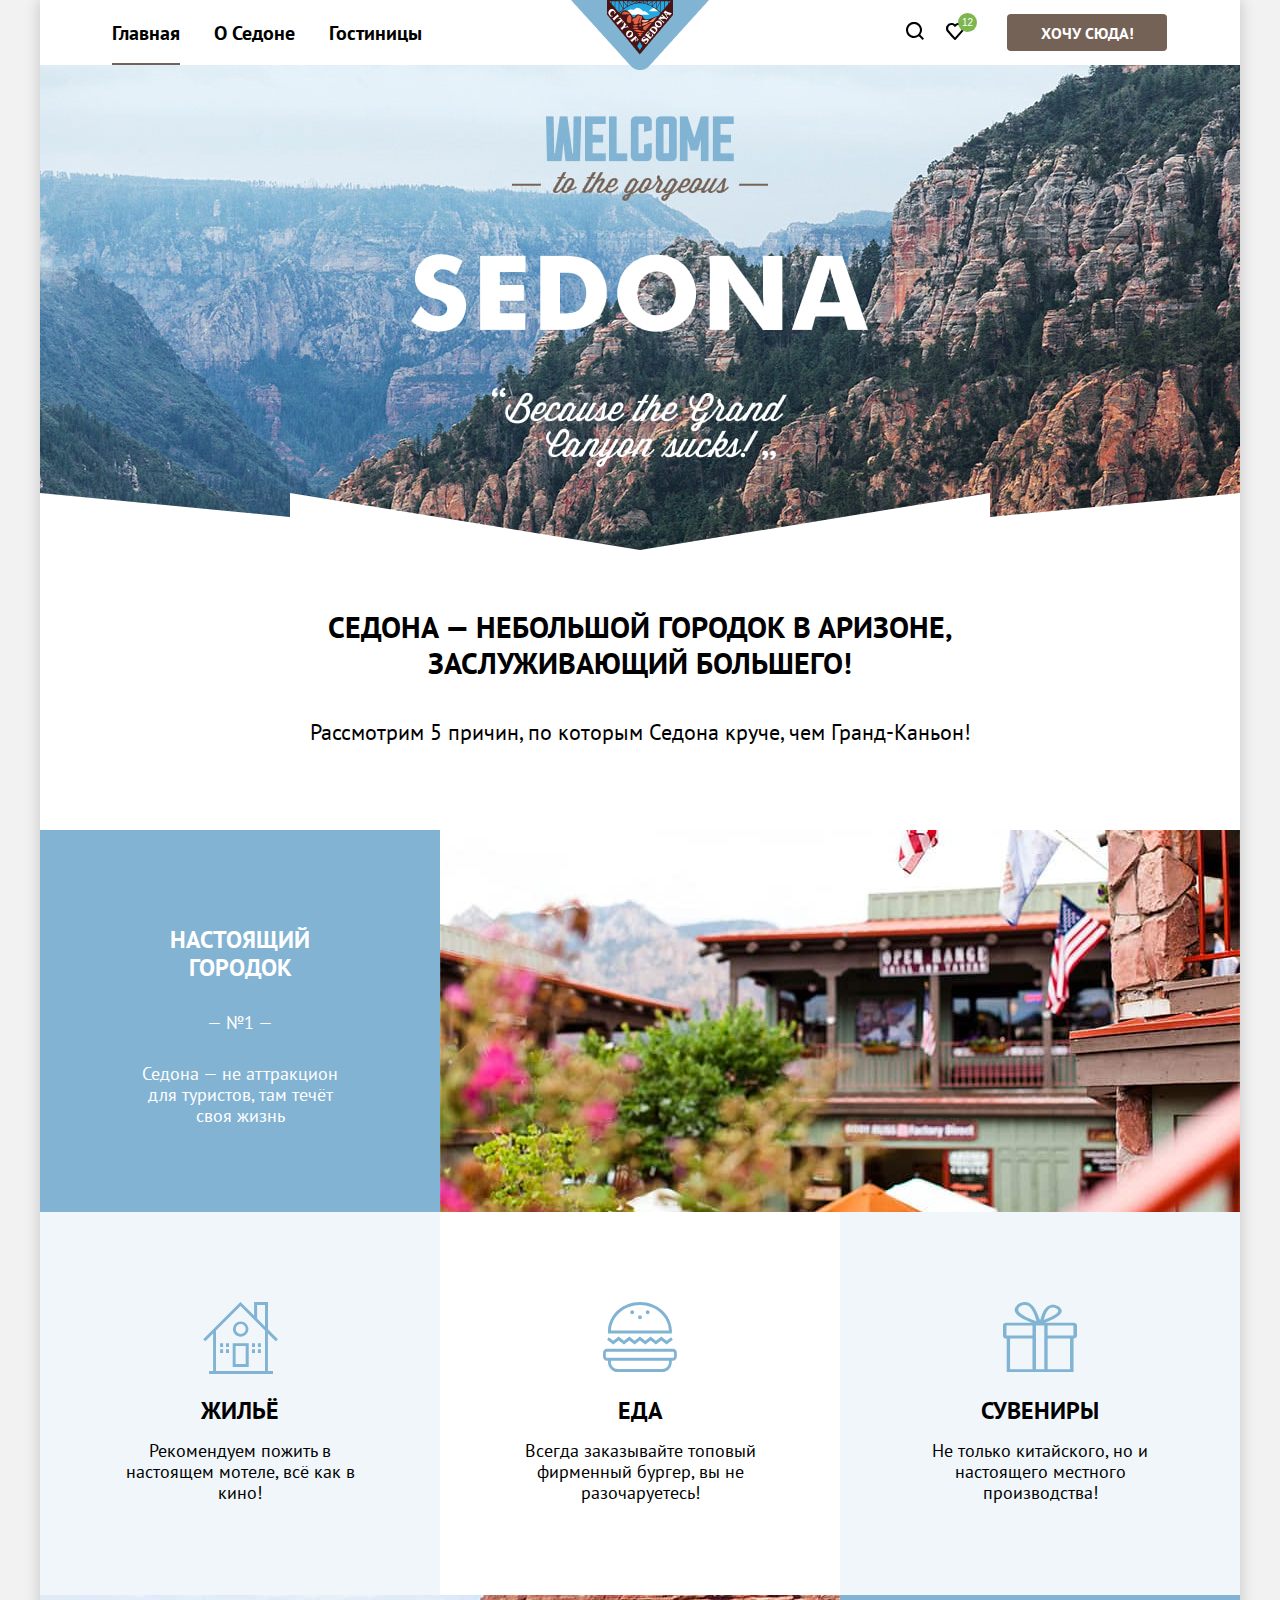
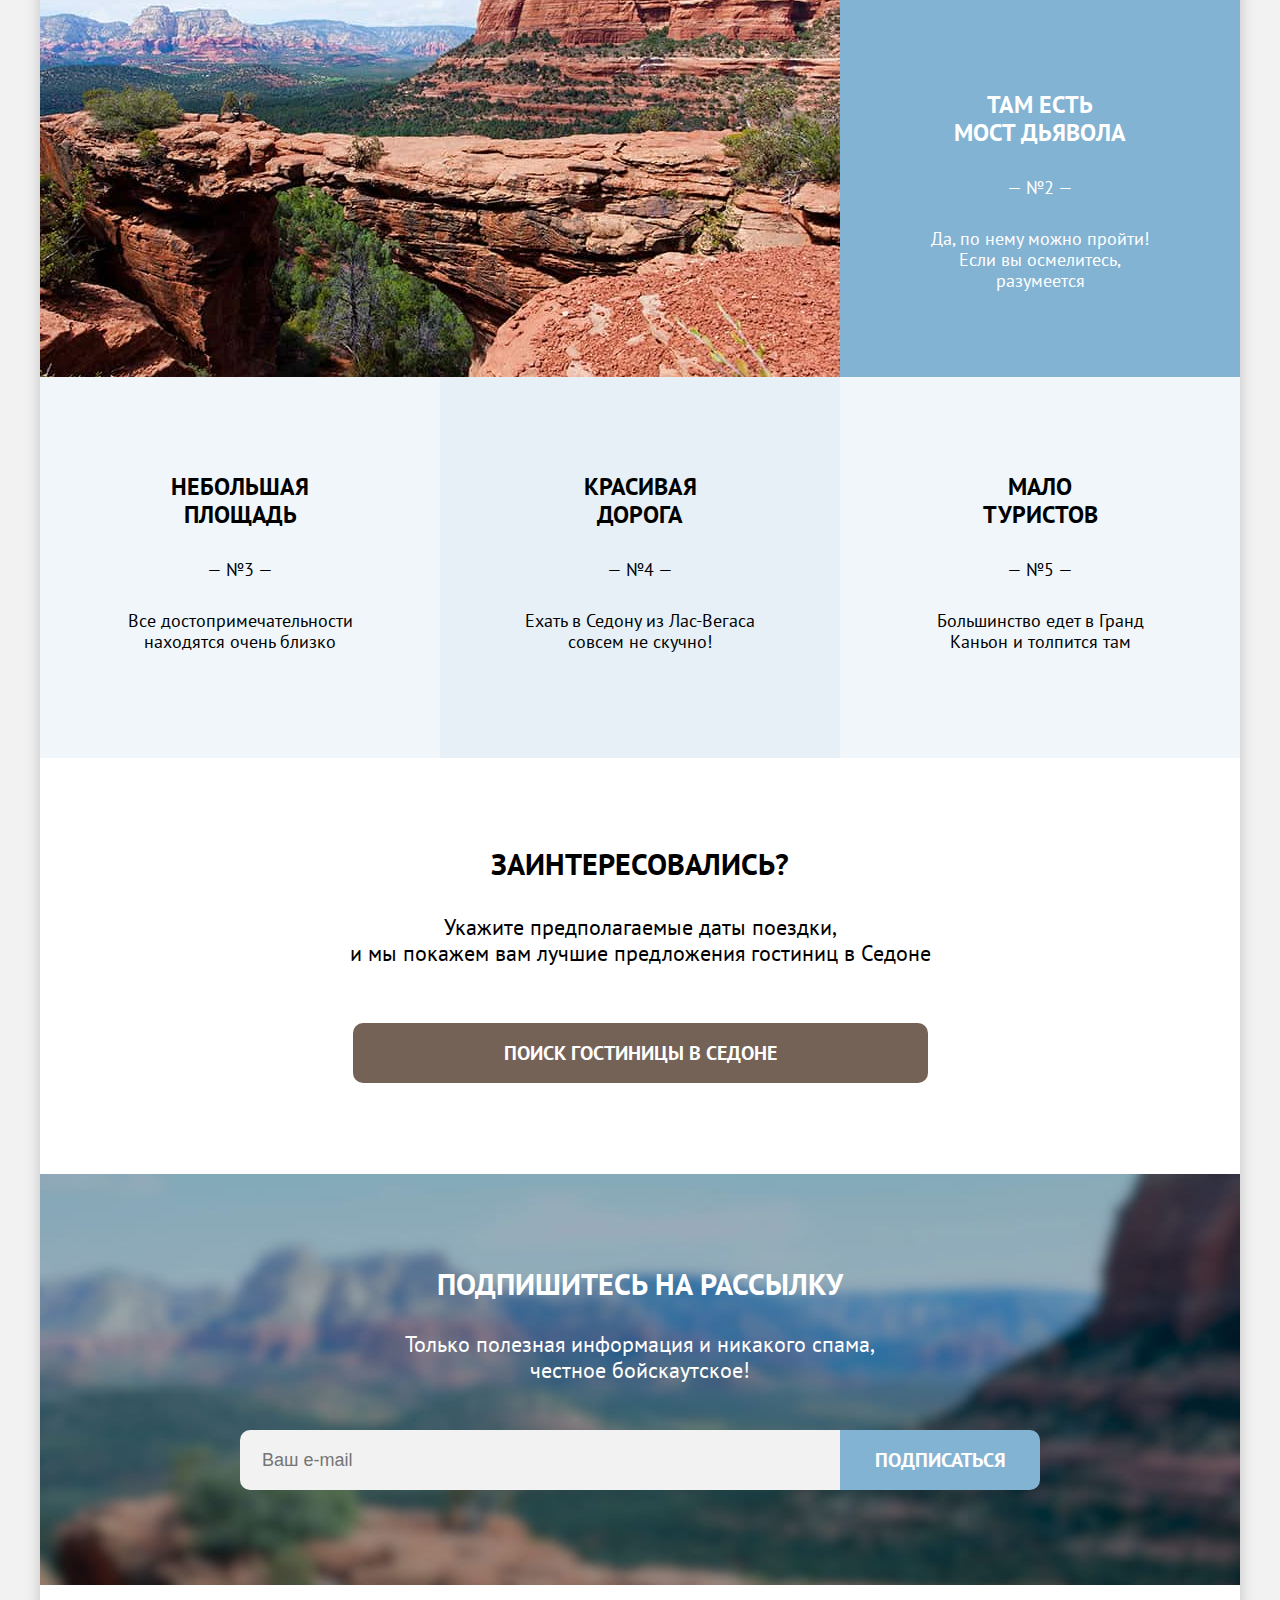
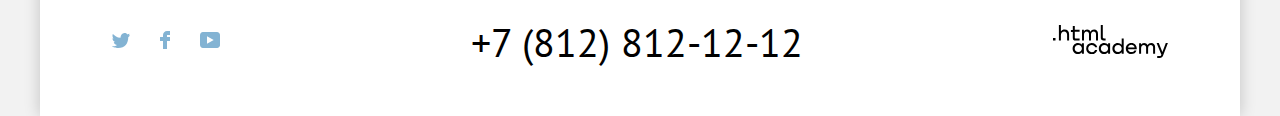
==== commit 4c41e4d0: "Доделала поповер" ====
--- a/index.html
+++ b/index.html
@@ -250,7 +250,7 @@
 
               <label class="children" for="children-counter">Дети:
                 <div class="form-info-container">
-                  <button class="form-info"><span class="visually-hidden">Дополнительная информация.</span></button>
+                  <div class="form-info"><span class="visually-hidden">Дополнительная информация.</span></div>
                   <div class="popover-info">
                     <h3 class="visually-hidden">Дополнительная информация</h3>
                     <p class="popover-info-text">Укажите количество детей, которые будут с вами, возраст которых от 6 до 18 лет. Дети до 6 лет размещаются бесплатно.</p>
--- a/styles/styles.css
+++ b/styles/styles.css
@@ -1671,7 +1671,7 @@
   height: 100%;
   background-color: rgba(242, 242, 242, 0.8);
   z-index: 3;
-  /* display: none; */
+  display: none;
 }
 
 .modal-container-open {
@@ -1952,8 +1952,8 @@
   background-repeat: no-repeat;
   background-position: center;
   position: relative;
-  top: 12px;
-  left: 108px;
+  top: 17px;
+  left: 102px;
 }
 
 .form-info-container:hover .popover-info {
@@ -2029,15 +2029,12 @@
   width: 253px;
   min-height: 143px;
   position: absolute;
-  left: -5px;
-  top: 47px;
+  left: -10px;
+  top: 57px;
   padding: 19px 21px;
   box-sizing: border-box;
+  z-index: 3;
   display: none;
-}
-
-.popover-info-open {
-  display: block;
 }
 
 .popover-info-text {
@@ -2052,7 +2049,7 @@
 .popover-info::before {
   content: url("../image/triangle-dark.svg");
   position: absolute;
-  top: -14px;
+  top: -17px;
   left: 50%;
   transform: translateX(-50%);
 }
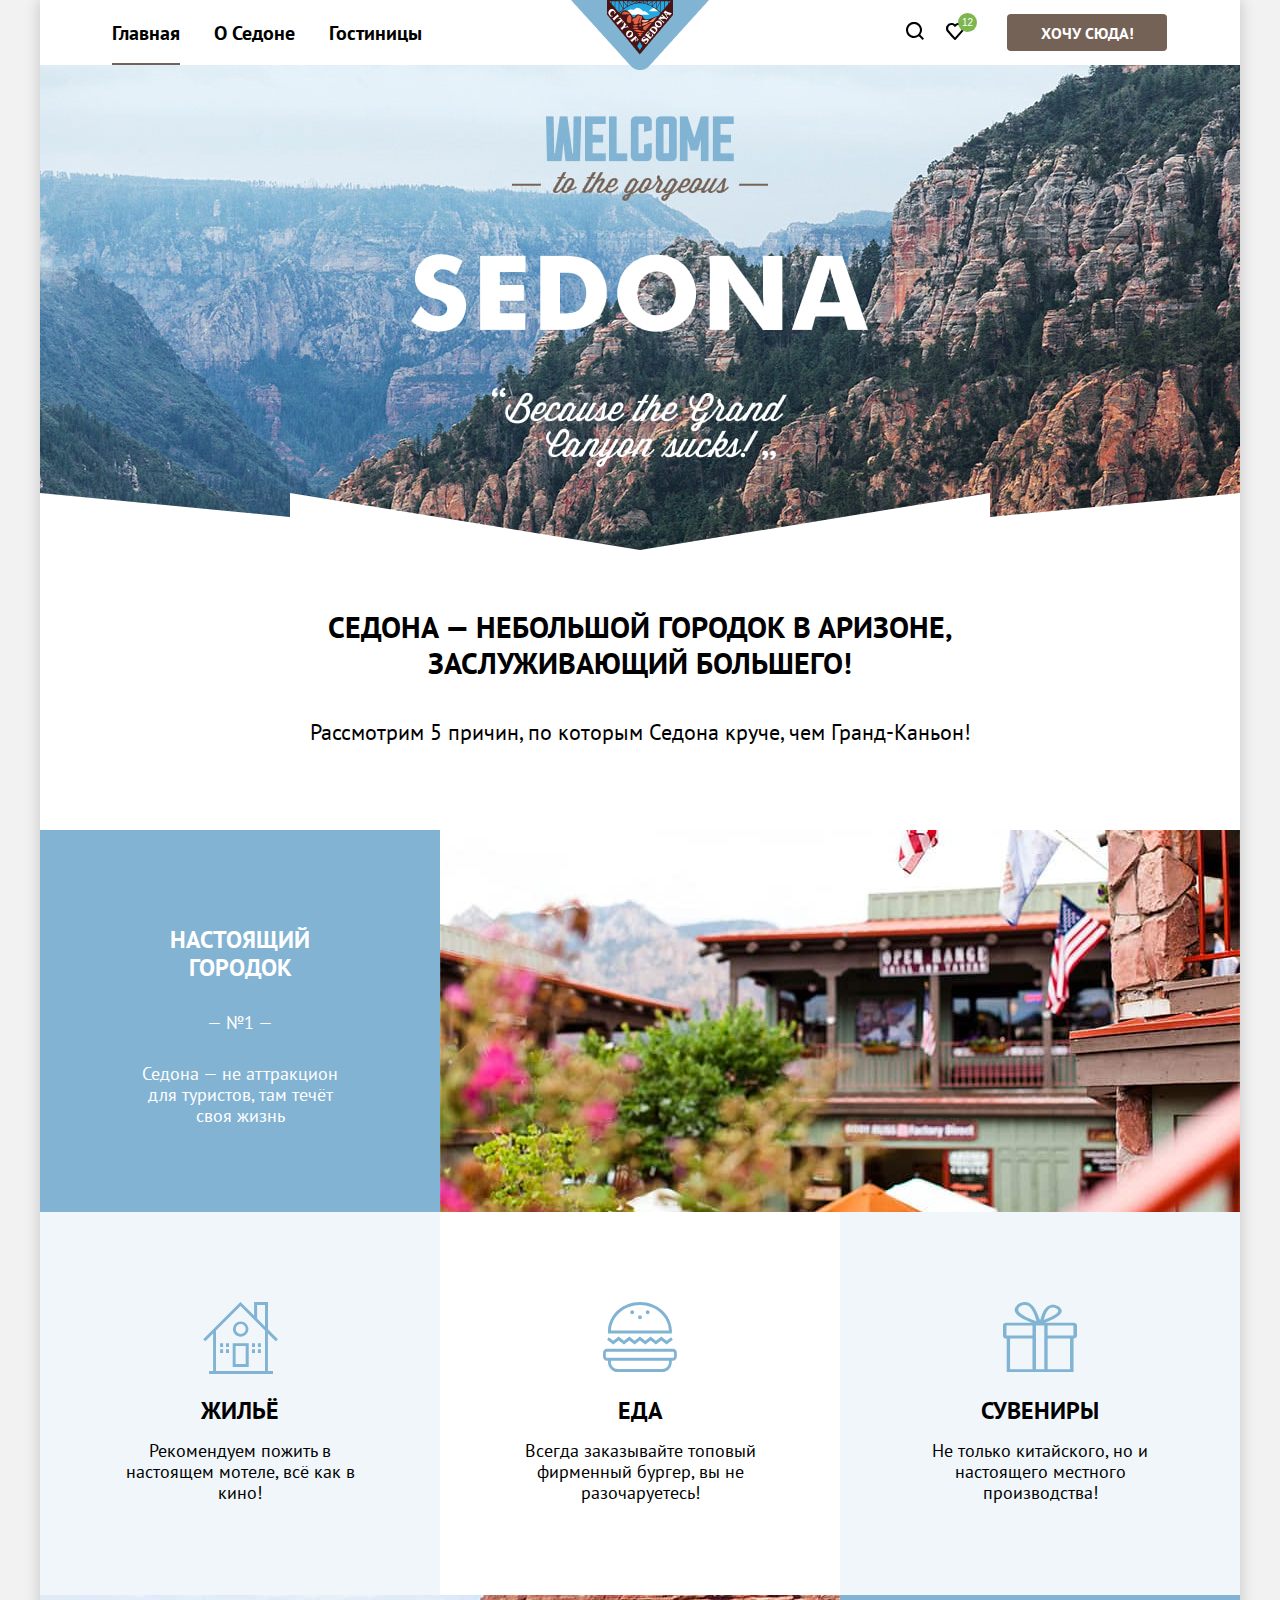
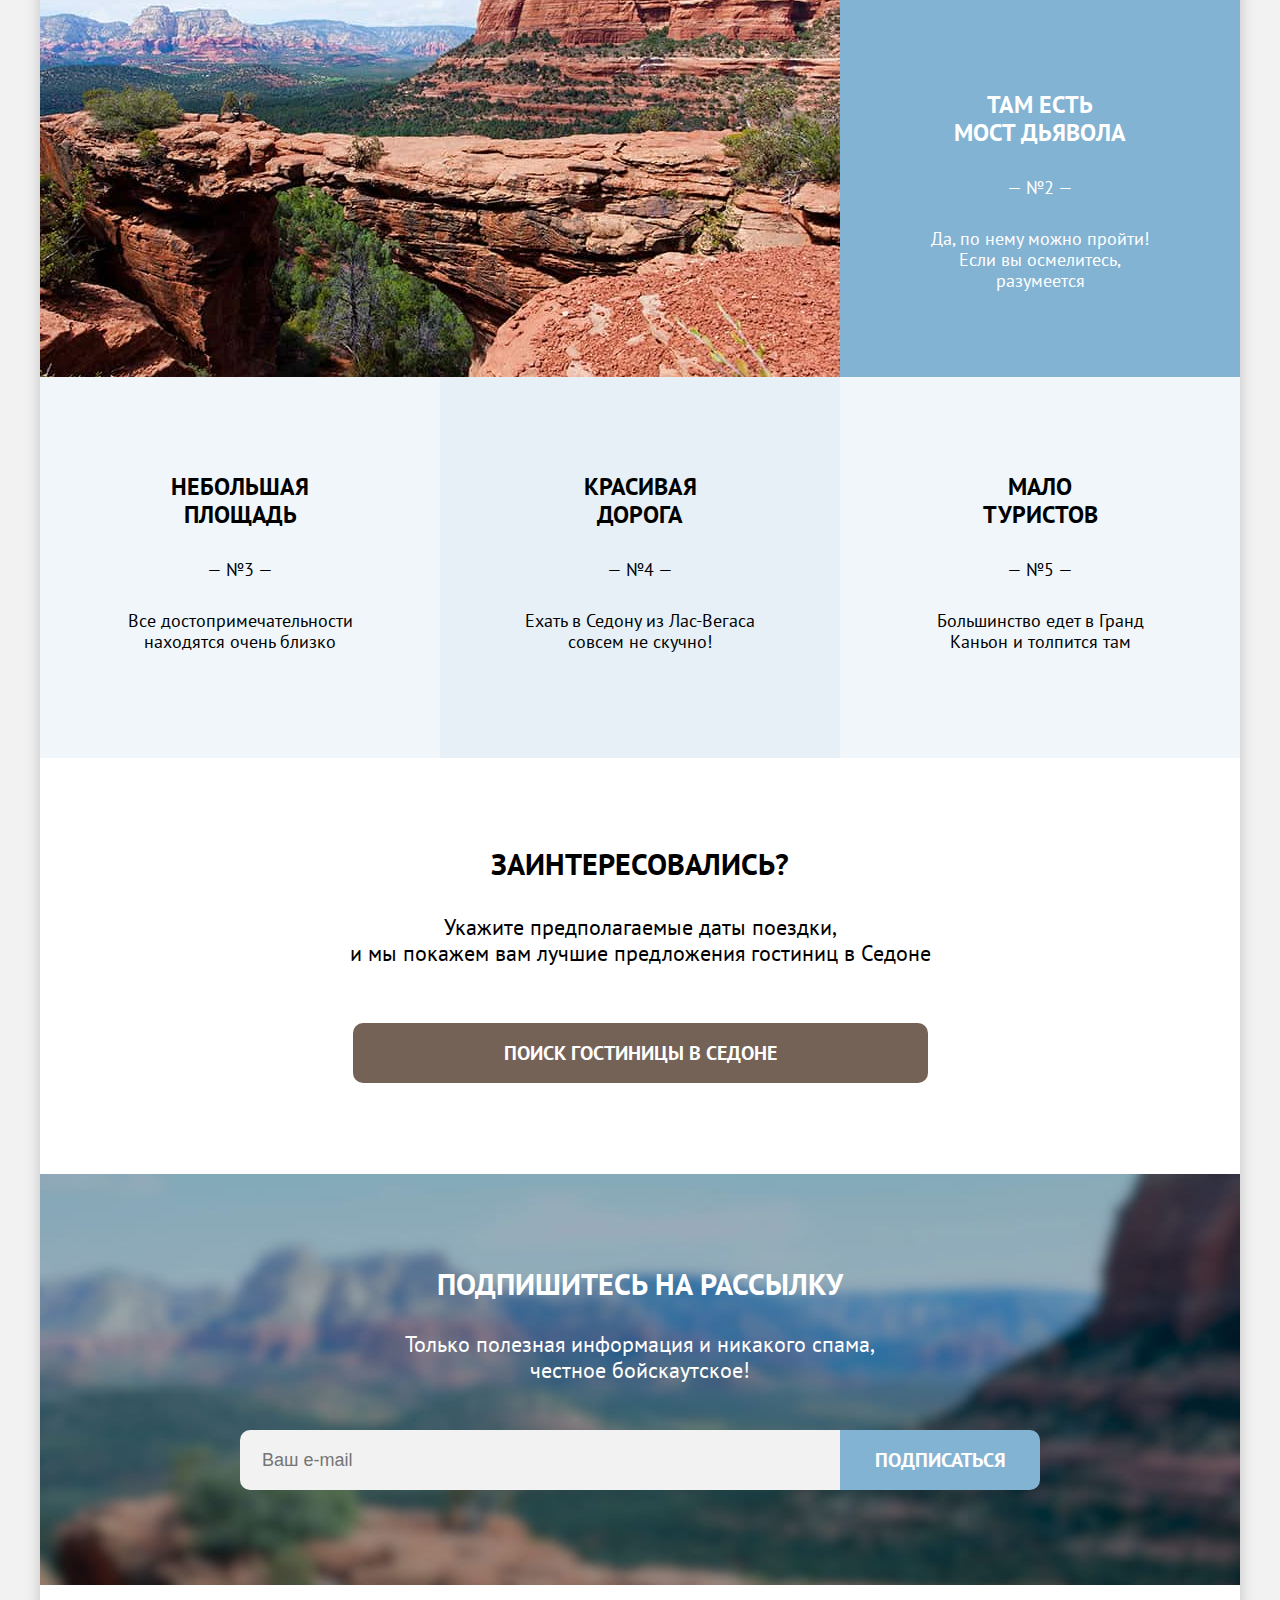
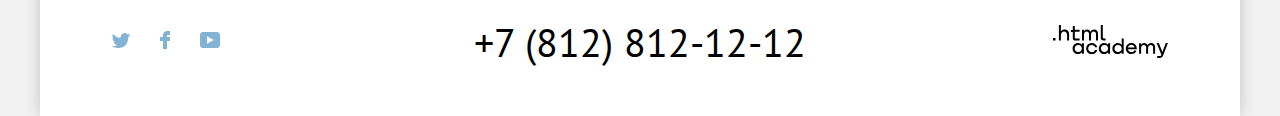
==== commit 1b848c1c: "Валидация" ====
--- a/index.html
+++ b/index.html
@@ -12,7 +12,7 @@
       <nav class="navigation">
         <ul class="navigation-list">
           <li class="navigation-item">
-            <a class="navigation-link current">Главная</a>
+            <a class="navigation-link current" href="index.html">Главная</a>
           </li>
           <li class="navigation-item">
             <a class="navigation-link" href="#">О Седоне</a>
@@ -160,11 +160,10 @@
         <div class="subscribe-text">
           <p class="lead white">Подпишитесь на рассылку</p>
           <p class="text-main white">Только полезная информация и никакого спама, <br>честное бойскаутское!</p>
-          <form action="https://echo.htmlacademy.ru/courses" method="post">
-            <label class="subscribe-form">
-              <input class="subscribe-email" type="text" name="subscribe" placeholder="Ваш e-mail">
-              <input type="button" class="button-blue button-subscribe" value="Подписаться">
-            </label>
+          <form class="subscribe-form" action="https://echo.htmlacademy.ru/courses" method="post">
+            <label class="subscribe-form" for="subscribe"><span class="visually-hidden">Введите e-mail</span></label>
+            <input class="subscribe-email" type="text" name="subscribe" id="subscribe" placeholder="Ваш e-mail">
+            <input type="button" class="button-blue button-subscribe" value="Подписаться">
           </form>
         </div>
       </div>
@@ -221,18 +220,16 @@
                   </svg>
                 </button>
               </div>
-
               <label class="date-out" for="check-out">Дата выезда:</label>
               <span class="success">Сообщение об успехе</span>
               <div class="date-out-field">
-                <input class="field" type="text" id="check-in" name="check-in" required placeholder="Укажите дату">
+                <input class="field" type="text" id="check-out" name="check-out" required placeholder="Укажите дату">
                 <button class="button-calendar">
                   <svg width="15" height="15" viewBox="0 0 15 15" fill="none" xmlns="http://www.w3.org/2000/svg">
                     <path opacity="0.3" d="M14 2H12V0H11V2H4V0H3V2H1C0.4 2 0 2.4 0 3V6V7V14C0 14.5 0.4 15 1 15H14C14.5 15 15 14.5 15 14V7V6V3C15 2.4 14.5 2 14 2ZM14 14H1V7H14V14ZM1 6V3H3V5H4V3H11V5H12V3H14V6H1Z" fill="black"/>
                   </svg>
                 </button>
               </div>
-
               <label class="adults" for="adults-counter">Взрослые:</label>
               <div class="adults-form-field">
                 <button class="button-control button-minus" type="button">
@@ -247,8 +244,8 @@
                     </svg>
                 </button>
               </div>
-
               <label class="children" for="children-counter">Дети:
+              </label>
                 <div class="form-info-container">
                   <div class="form-info"><span class="visually-hidden">Дополнительная информация.</span></div>
                   <div class="popover-info">
@@ -256,15 +253,13 @@
                     <p class="popover-info-text">Укажите количество детей, которые будут с вами, возраст которых от 6 до 18 лет. Дети до 6 лет размещаются бесплатно.</p>
                   </div>
                 </div>
-
-              </label>
               <div class="children-form-field">
                 <button class="button-control button-minus" type="button">
                   <svg width="13" height="13" viewBox="0 0 13 1" fill="none" xmlns="http://www.w3.org/2000/svg">
                     <path opacity="0.3" d="M0 0L0 1L13 1V0L0 0Z" fill="black"/>
                   </svg>
                 </button>
-                <input class="field" type="number" min="0" value="1" id="children-counter" name="children-counter"placeholder="1">
+                <input class="field" type="number" min="0" value="1" id="children-counter" name="children-counter" placeholder="1">
                 <button class="button-control button-plus" type="button">
                   <svg width="13" height="13" viewBox="0 0 13 13" fill="none" xmlns="http://www.w3.org/2000/svg">
                     <path opacity="0.3" d="M13 6H7V0H6V6H0V7H6V13H7V7H13V6Z" fill="black"/>
--- a/styles/styles.css
+++ b/styles/styles.css
@@ -406,13 +406,17 @@
 .social-list {
   display: flex;
   flex-wrap: wrap;
+  justify-content: flex-start;
+  flex-direction: row;
   list-style-type: none;
   padding: 0;
   width: 138px;
+  width: 33%;
 }
 
 .contacts-container {
   display: flex;
+  flex-wrap: wrap;
   background-color: #ffffff;
   padding: 0 57px;
   justify-content: space-between;
@@ -442,6 +446,13 @@
 
 .subscribe-text {
   margin-bottom: 26px;
+  display: flex;
+  align-items: center;
+  flex-direction: column;
+}
+
+.subscribe-form {
+  display: flex;
 }
 
 .subscribe-text .lead {
@@ -536,10 +547,18 @@
 }
 
 .telephone {
+  text-align: center;
   text-decoration: none;
   font-size: 40px;
   line-height: 40px;
   color: #000000;
+}
+
+.academy {
+  width: 33%;
+  display: flex;
+  flex-direction: row;
+  justify-content: flex-end;
 }
 
 .academy a{
@@ -982,6 +1001,7 @@
   height: 40px;
   border: none;
   background-color: transparent;
+  cursor: pointer;
 }
 
 .like {
@@ -990,6 +1010,7 @@
   height: 40px;
   border: none;
   background-color: transparent;
+  cursor: pointer;
 }
 
 .like-number {
@@ -1852,7 +1873,6 @@
   line-height: 1.2;
   position:relative;
   margin-top: 10px;
-  top: 12px;
 }
 
 .children-form-field {
@@ -1952,8 +1972,8 @@
   background-repeat: no-repeat;
   background-position: center;
   position: relative;
-  top: 17px;
-  left: 102px;
+  top: 180px;
+  left: 445px;
 }
 
 .form-info-container:hover .popover-info {
@@ -2029,8 +2049,8 @@
   width: 253px;
   min-height: 143px;
   position: absolute;
-  left: -10px;
-  top: 57px;
+  left: 333px;
+  top: 219px;
   padding: 19px 21px;
   box-sizing: border-box;
   z-index: 3;
